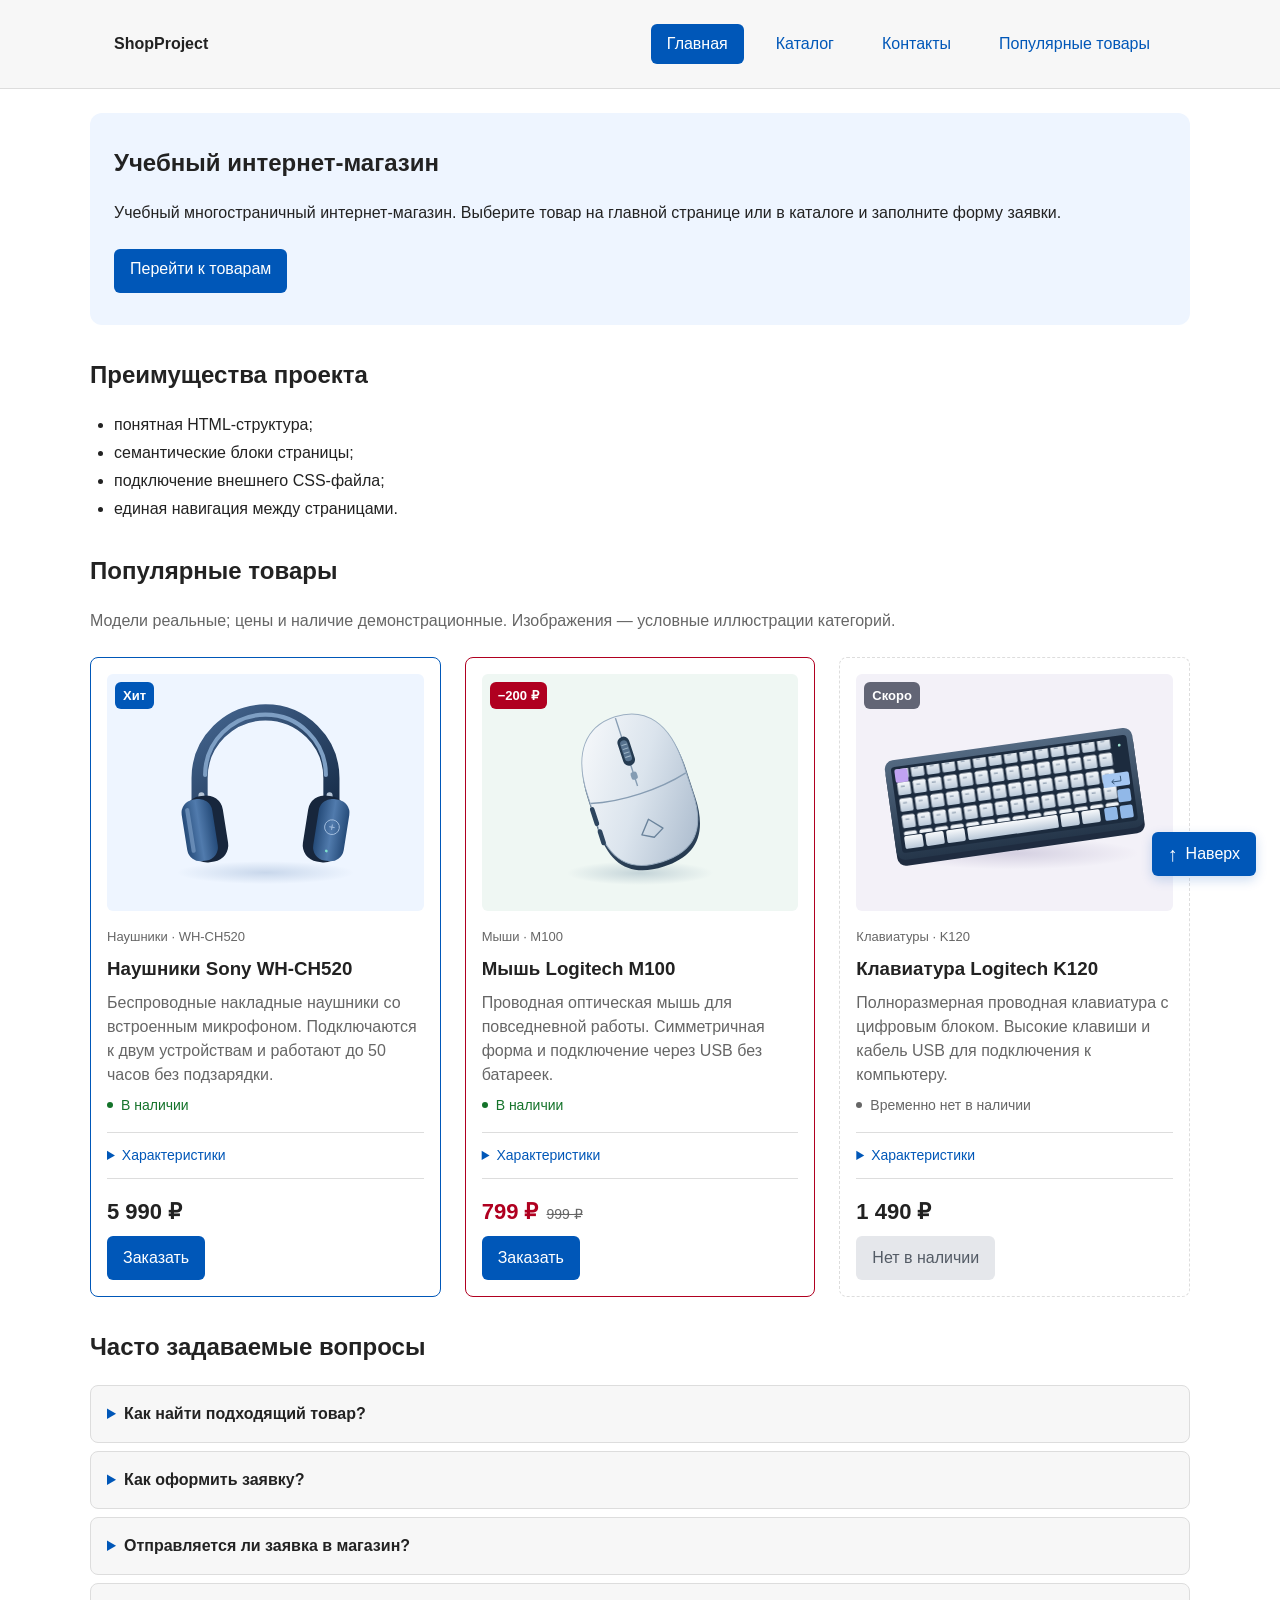
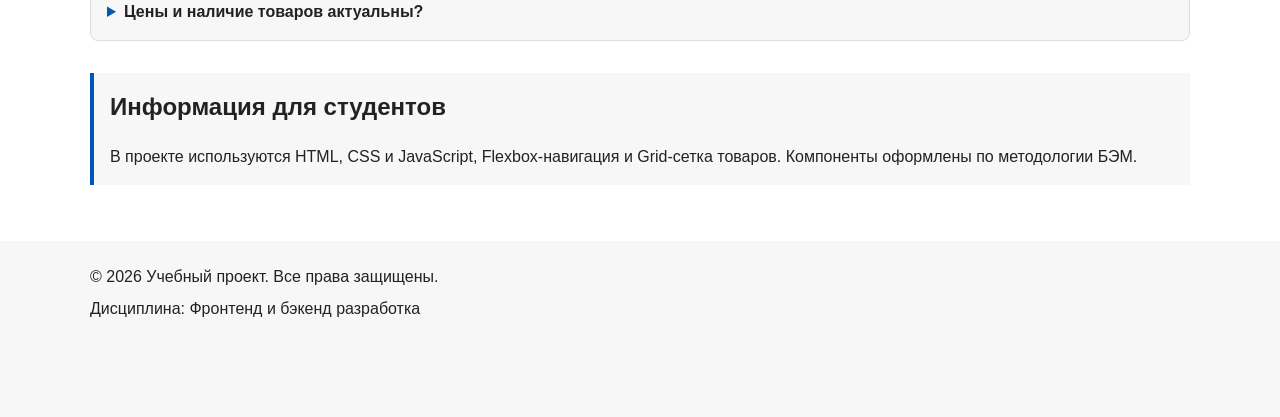
==== index.html @ 0d57f0c0 "Перенести основу магазина из КР №1" ====
<!DOCTYPE html>
<html lang="ru">
<head>
  <meta charset="UTF-8">
  <meta name="viewport" content="width=device-width, initial-scale=1.0">
  <meta name="description" content="Учебный интернет-магазин с каталогом товаров и формой заявки.">
  <title>Учебный интернет-магазин</title>
  <link rel="stylesheet" href="css/style.css">
  <script src="js/main.js" defer></script>
  <meta property="og:type" content="website">
  <meta property="og:title" content="Учебный интернет-магазин">
  <meta property="og:description" content="Учебный frontend-проект интернет-магазина.">
</head>

<body class="page" id="top">
  <header class="site-header">
    <div class="site-header__inner">
      <a class="site-header__logo" href="index.html">ShopProject</a>
      <nav class="site-nav" aria-label="Основная навигация">
        <ul class="site-nav__list">
          <li class="site-nav__item"><a class="site-nav__link site-nav__link--active" href="index.html" aria-current="page">Главная</a></li>
          <li class="site-nav__item"><a class="site-nav__link" href="catalog.html">Каталог</a></li>
          <li class="site-nav__item"><a class="site-nav__link" href="contacts.html">Контакты</a></li>
          <li class="site-nav__item"><a class="site-nav__link" href="index.html#popular">Популярные товары</a></li>
        </ul>
      </nav>
    </div>
  </header>

  <main class="page__main">
    <section class="hero">
      <h1 class="hero__title">Учебный интернет-магазин</h1>
      <p class="hero__description">
        Учебный многостраничный интернет-магазин.
        Выберите товар на главной странице или в каталоге и заполните форму заявки.
      </p>
      <a class="button button--primary" href="#popular">Перейти к товарам</a>
    </section>

    <section class="section" id="advantages">
      <h2 class="section__title">Преимущества проекта</h2>
      <ul class="advantages-list">
        <li class="advantages-list__item">понятная HTML-структура;</li>
        <li class="advantages-list__item">семантические блоки страницы;</li>
        <li class="advantages-list__item">подключение внешнего CSS-файла;</li>
        <li class="advantages-list__item">единая навигация между страницами.</li>
      </ul>
    </section>

    <section class="section" id="popular">
      <h2 class="section__title">Популярные товары</h2>

      <p class="section__description">Модели реальные; цены и наличие демонстрационные. Изображения — условные иллюстрации категорий.</p>
      <div class="products-grid">
        <article class="product-card product-card--featured" aria-labelledby="headphones-title"
          data-category="audio" data-price="5990" data-available="true">
          <div class="product-card__media">
            <img class="product-card__image" src="images/headphones.svg"
              alt="Синие полноразмерные наушники с мягкими амбушюрами" width="640" height="480" loading="lazy" decoding="async">
          </div>
          <span class="product-card__badge">Хит</span>
          <p class="product-card__category">Наушники · WH-CH520</p>
          <h3 class="product-card__title" id="headphones-title">Наушники Sony WH-CH520</h3>
          <p class="product-card__description">Беспроводные накладные наушники со встроенным микрофоном. Подключаются к двум устройствам и работают до 50 часов без подзарядки.</p>
          <p class="product-card__availability" id="headphones-availability">В наличии</p>
          <details class="product-card__details">
            <summary class="product-card__summary">Характеристики</summary>
            <table class="product-specs">
              <caption class="product-specs__caption">Наушники Sony WH-CH520</caption>
              <thead class="product-specs__head">
                <tr class="product-specs__row">
                  <th class="product-specs__cell product-specs__cell--heading" scope="col">Параметр</th>
                  <th class="product-specs__cell product-specs__cell--heading" scope="col">Значение</th>
                </tr>
              </thead>
              <tbody class="product-specs__body">
                <tr class="product-specs__row">
                  <th class="product-specs__cell product-specs__cell--heading" scope="row">Подключение</th>
                  <td class="product-specs__cell">Bluetooth 5.2</td>
                </tr>
                <tr class="product-specs__row">
                  <th class="product-specs__cell product-specs__cell--heading" scope="row">Время работы</th>
                  <td class="product-specs__cell">До 50 часов</td>
                </tr>
                <tr class="product-specs__row">
                  <th class="product-specs__cell product-specs__cell--heading" scope="row">Микрофон</th>
                  <td class="product-specs__cell">Встроенный</td>
                </tr>
                <tr class="product-specs__row">
                  <th class="product-specs__cell product-specs__cell--heading" scope="row">Вес</th>
                  <td class="product-specs__cell">около 147 г</td>
                </tr>
                <tr class="product-specs__row">
                  <th class="product-specs__cell product-specs__cell--heading" scope="row">Питание</th>
                  <td class="product-specs__cell">Встроенный аккумулятор</td>
                </tr>
              </tbody>
            </table>
          </details>
          <div class="product-card__actions">
            <div class="product-card__prices">
              <p class="product-card__price" aria-label="Цена: 5990 рублей">5 990 ₽</p>

            </div>
            <button class="button button--primary product-card__button" type="button"
              data-product="Наушники Sony WH-CH520" aria-describedby="headphones-availability">Заказать</button>
          </div>
        </article>

        <article class="product-card product-card--discount" aria-labelledby="mouse-title"
          data-category="mice" data-price="799" data-available="true">
          <div class="product-card__media">
            <img class="product-card__image" src="images/mouse.svg"
              alt="Светло-серая компьютерная мышь с колёсиком и боковыми кнопками" width="640" height="480" loading="lazy" decoding="async">
          </div>
          <span class="product-card__badge">−200 ₽</span>
          <p class="product-card__category">Мыши · M100</p>
          <h3 class="product-card__title" id="mouse-title">Мышь Logitech M100</h3>
          <p class="product-card__description">Проводная оптическая мышь для повседневной работы. Симметричная форма и подключение через USB без батареек.</p>
          <p class="product-card__availability" id="mouse-availability">В наличии</p>
          <details class="product-card__details">
            <summary class="product-card__summary">Характеристики</summary>
            <table class="product-specs">
              <caption class="product-specs__caption">Мышь Logitech M100</caption>
              <thead class="product-specs__head">
                <tr class="product-specs__row">
                  <th class="product-specs__cell product-specs__cell--heading" scope="col">Параметр</th>
                  <th class="product-specs__cell product-specs__cell--heading" scope="col">Значение</th>
                </tr>
              </thead>
              <tbody class="product-specs__body">
                <tr class="product-specs__row">
                  <th class="product-specs__cell product-specs__cell--heading" scope="row">Подключение</th>
                  <td class="product-specs__cell">USB-A</td>
                </tr>
                <tr class="product-specs__row">
                  <th class="product-specs__cell product-specs__cell--heading" scope="row">Сенсор</th>
                  <td class="product-specs__cell">1 000 dpi</td>
                </tr>
                <tr class="product-specs__row">
                  <th class="product-specs__cell product-specs__cell--heading" scope="row">Кнопки</th>
                  <td class="product-specs__cell">3</td>
                </tr>
                <tr class="product-specs__row">
                  <th class="product-specs__cell product-specs__cell--heading" scope="row">Вес</th>
                  <td class="product-specs__cell">90 г</td>
                </tr>
                <tr class="product-specs__row">
                  <th class="product-specs__cell product-specs__cell--heading" scope="row">Питание</th>
                  <td class="product-specs__cell">От USB</td>
                </tr>
              </tbody>
            </table>
          </details>
          <div class="product-card__actions">
            <div class="product-card__prices">
              <p class="product-card__price" aria-label="Цена: 799 рублей">799 ₽</p>
              <del class="product-card__old-price" aria-label="Прежняя цена: 999 рублей">999 ₽</del>
            </div>
            <button class="button button--primary product-card__button" type="button"
              data-product="Мышь Logitech M100" aria-describedby="mouse-availability">Заказать</button>
          </div>
        </article>

        <article class="product-card product-card--unavailable" aria-labelledby="keyboard-title"
          data-category="keyboards" data-price="1490" data-available="false">
          <div class="product-card__media">
            <img class="product-card__image" src="images/keyboard.svg"
              alt="Клавиатура со светлыми клавишами и синими акцентами" width="640" height="480" loading="lazy" decoding="async">
          </div>
          <span class="product-card__badge">Скоро</span>
          <p class="product-card__category">Клавиатуры · K120</p>
          <h3 class="product-card__title" id="keyboard-title">Клавиатура Logitech K120</h3>
          <p class="product-card__description">Полноразмерная проводная клавиатура с цифровым блоком. Высокие клавиши и кабель USB для подключения к компьютеру.</p>
          <p class="product-card__availability product-card__availability--unavailable" id="keyboard-availability">Временно нет в наличии</p>
          <details class="product-card__details">
            <summary class="product-card__summary">Характеристики</summary>
            <table class="product-specs">
              <caption class="product-specs__caption">Клавиатура Logitech K120</caption>
              <thead class="product-specs__head">
                <tr class="product-specs__row">
                  <th class="product-specs__cell product-specs__cell--heading" scope="col">Параметр</th>
                  <th class="product-specs__cell product-specs__cell--heading" scope="col">Значение</th>
                </tr>
              </thead>
              <tbody class="product-specs__body">
                <tr class="product-specs__row">
                  <th class="product-specs__cell product-specs__cell--heading" scope="row">Подключение</th>
                  <td class="product-specs__cell">USB-A</td>
                </tr>
                <tr class="product-specs__row">
                  <th class="product-specs__cell product-specs__cell--heading" scope="row">Формат</th>
                  <td class="product-specs__cell">Полноразмерная, с цифровым блоком</td>
                </tr>
                <tr class="product-specs__row">
                  <th class="product-specs__cell product-specs__cell--heading" scope="row">Кабель</th>
                  <td class="product-specs__cell">1,5 м</td>
                </tr>
                <tr class="product-specs__row">
                  <th class="product-specs__cell product-specs__cell--heading" scope="row">Вес</th>
                  <td class="product-specs__cell">550 г</td>
                </tr>
                <tr class="product-specs__row">
                  <th class="product-specs__cell product-specs__cell--heading" scope="row">Питание</th>
                  <td class="product-specs__cell">От USB</td>
                </tr>
              </tbody>
            </table>
          </details>
          <div class="product-card__actions">
            <div class="product-card__prices">
              <p class="product-card__price" aria-label="Цена: 1490 рублей">1 490 ₽</p>

            </div>
            <button class="button button--disabled product-card__button" type="button"
              data-product="Клавиатура Logitech K120" aria-describedby="keyboard-availability" disabled>Нет в наличии</button>
          </div>
        </article>
      </div>
    </section>

    <section class="section faq" id="faq" aria-labelledby="faq-title">
      <h2 class="section__title" id="faq-title">Часто задаваемые вопросы</h2>
      <div class="faq__list">
        <details class="faq__item">
          <summary class="faq__question">Как найти подходящий товар?</summary>
          <p class="faq__answer">Откройте <a href="catalog.html">каталог</a>, выберите категорию, диапазон цены и наличие, затем нажмите «Применить». Внизу каталога можно сравнить характеристики всех моделей.</p>
        </details>
        <details class="faq__item">
          <summary class="faq__question">Как оформить заявку?</summary>
          <p class="faq__answer">Нажмите «Заказать» у доступного товара. Укажите имя, e-mail, телефон, выберите тему заявки и отметьте согласие на обработку данных. Дату связи и комментарий можно оставить пустыми. Затем нажмите «Отправить заявку».</p>
        </details>
        <details class="faq__item">
          <summary class="faq__question">Отправляется ли заявка в магазин?</summary>
          <p class="faq__answer">Это учебный сайт. Форма проверяет заполнение полей и показывает сообщение об успешной проверке. Данные на сервер не отправляются, реальный заказ не создаётся.</p>
        </details>
        <details class="faq__item">
          <summary class="faq__question">Цены и наличие товаров актуальны?</summary>
          <p class="faq__answer">Цены, скидки и наличие указаны для демонстрации работы сайта. Названия моделей реальные, характеристики взяты из документации производителей, а изображения служат условными иллюстрациями категорий.</p>
        </details>
      </div>
    </section>

    <aside class="aside-info">
      <h2 class="aside-info__title">Информация для студентов</h2>
      <p class="aside-info__text">
        В проекте используются HTML, CSS и JavaScript, Flexbox-навигация
        и Grid-сетка товаров. Компоненты оформлены по методологии БЭМ.
      </p>
    </aside>
  </main>

  <dialog class="order-dialog" id="order-dialog" aria-labelledby="order-dialog-title">
    <h2 class="order-dialog__title" id="order-dialog-title">Оформление заявки</h2>
    <p class="order-dialog__description" id="order-product-name" hidden></p>
    <form class="order-form" id="order-form" action="#" method="post" novalidate>
      <input id="selected-product" name="product" type="hidden">
      <div class="order-form__field">
        <label class="order-form__label" for="order-name">Имя</label>
        <input class="order-form__input" id="order-name" name="name" type="text" placeholder="Введите ваше имя" minlength="2" autocomplete="given-name" required>
      </div>
      <div class="order-form__field">
        <label class="order-form__label" for="order-email">E-mail</label>
        <input class="order-form__input" id="order-email" name="email" type="email" placeholder="example@mail.ru" autocomplete="email" required>
      </div>
      <div class="order-form__field">
        <label class="order-form__label" for="order-phone">Телефон</label>
        <input class="order-form__input" id="order-phone" name="phone" type="tel" inputmode="tel" autocomplete="tel" placeholder="+7 (900) 000-00-00" pattern="\+7 \(\d{3}\) \d{3}-\d{2}-\d{2}" aria-describedby="order-phone-hint" required>
        <small class="order-form__hint" id="order-phone-hint">Формат: +7 (900) 000-00-00</small>
      </div>
      <div class="order-form__field">
        <label class="order-form__label" for="order-date">Дата связи</label>
        <input class="order-form__input" id="order-date" name="date" type="date">
      </div>
      <div class="order-form__field">
        <label class="order-form__label" for="order-topic">Тема заявки</label>
        <select class="order-form__select" id="order-topic" name="topic" required>
          <option value="">Выберите тему</option>
          <option value="product">Заказ товара</option>
          <option value="consultation">Консультация</option>
          <option value="delivery">Доставка</option>
        </select>
      </div>
      <div class="order-form__field">
        <label class="order-form__label" for="order-comment">Комментарий</label>
        <textarea class="order-form__textarea" id="order-comment" name="comment" rows="4" placeholder="Укажите дополнительную информацию"></textarea>
      </div>
      <div class="order-form__field">
        <label class="order-form__label order-form__label--checkbox" for="order-agreement">
          <input class="order-form__input" id="order-agreement" name="agreement" type="checkbox" required>
          Я согласен на обработку данных
        </label>
      </div>
      <div class="order-form__actions">
        <button class="button button--secondary" type="button" id="close-order-dialog">Закрыть</button>
        <button class="button button--primary" type="submit">Отправить заявку</button>
      </div>
    </form>
  </dialog>

  <p class="success-message" id="success-message" role="status" hidden>
    Заявка успешно проверена! Это учебная форма: данные на сервер не отправляются.
  </p>

  <a class="to-top" href="#top" aria-label="Вернуться к началу страницы">
    <span class="to-top__icon" aria-hidden="true">↑</span>
    Наверх
  </a>

  <footer class="site-footer" id="contacts">
    <div class="site-footer__inner">
      <p class="site-footer__text">&copy; 2026 Учебный проект. Все права защищены.</p>
      <p class="site-footer__text">Дисциплина: Фронтенд и бэкенд разработка</p>
    </div>
  </footer>
</body>
</html>
---- css/style.css ----
/* 1. Переменные проекта */

:root {
  /* Основные цвета проекта */
  --color-bg: #ffffff;
  --color-text: #222222;
  --color-muted: #666666;
  --color-primary: #0057b8;
  --color-primary-dark: #003f86;
  --color-border: #dddddd;
  --color-surface: #f7f7f7;
  --color-surface-accent: #eef5ff;
  --color-danger: #b00020;
  --color-success: #14732a;
  --color-success-bg: #eefaf0;
  --color-white: #ffffff;

  /* Отступы */
  --space-xs: 4px;
  --space-sm: 8px;
  --space-md: 16px;
  --space-lg: 24px;
  --space-xl: 32px;

  /* Скругления */
  --radius-sm: 6px;
  --radius-md: 8px;
  --radius-lg: 12px;

  /* Размеры */
  --container-width: 1100px;
  --color-disabled: #e5e7eb;
  --shadow-card: 0 8px 24px rgba(26, 53, 85, 0.12);
  --shadow-button: 0 4px 12px rgba(0, 87, 184, 0.2);
  --transition-fast: 180ms ease;

  scroll-behavior: smooth;
  scroll-padding-top: calc(var(--site-header-height, 89px) + var(--space-md));
}

/* 2. Базовые стили */

* {
  box-sizing: border-box;
}

.page {
  display: flex;
  flex-direction: column;
  min-height: 100vh;
  margin: 0;
  font-family: Arial, sans-serif;
  line-height: 1.5;
  color: var(--color-text);
  background-color: var(--color-bg);
}

.page__main {
  flex: 1 0 auto;
  padding: var(--space-lg);
}

/* 3. Общие элементы интерфейса (Блок button)*/

a {
  color: var(--color-primary);
}

a:hover {
  color: var(--color-primary-dark);
}

a:focus-visible {
  outline: 2px solid var(--color-primary);
  outline-offset: 3px;
}

/* Базовый блок кнопки */
.button {
  display: inline-block;
  padding: var(--space-sm) var(--space-md);
  font: inherit;
  text-decoration: none;
  text-align: center;
  border: none;
  border-radius: var(--radius-sm);
  cursor: pointer;
  min-height: 44px;
  transition: background-color var(--transition-fast), color var(--transition-fast),
    box-shadow var(--transition-fast), transform var(--transition-fast);
}

/* Модификаторы кнопок */
.button--primary {
  color: var(--color-white);
  background-color: var(--color-primary);
}

.button--primary:not(:disabled):not(.button--disabled):hover {
  color: var(--color-white);
  background-color: var(--color-primary-dark);
}

.button--secondary {
  color: var(--color-primary);
  background-color: transparent;
  border: 1px solid var(--color-primary);
}

.button--secondary:not(:disabled):not(.button--disabled):hover {
  color: var(--color-white);
  background-color: var(--color-primary);
}

.button:focus-visible {
  outline: 2px solid var(--color-primary);
  outline-offset: 3px;
}

.button:disabled,
.button--disabled {
  color: #535b65;
  background-color: var(--color-disabled);
  border-color: var(--color-disabled);
  cursor: not-allowed;
  box-shadow: none;
  transform: none;
}

/* Вспомогательный элемент «Наверх» */
.to-top {
  position: fixed;
  display: inline-flex;
  align-items: center;
  gap: var(--space-sm);
  min-height: 44px;
  right: var(--space-lg);
  bottom: max(var(--space-lg), env(safe-area-inset-bottom));
  z-index: 10;
  box-shadow: var(--shadow-button);
  transition: background-color var(--transition-fast), transform var(--transition-fast);
  padding: var(--space-sm) var(--space-md);
  color: var(--color-white);
  background-color: var(--color-primary);
  text-decoration: none;
  border-radius: var(--radius-sm);
}

.to-top:hover {
  transform: translateY(-2px);
  background-color: var(--color-primary-dark);
  color: var(--color-white);
}

/* 4. Шапка и навигация (Блоки site-header, site-nav)*/

.site-header {
  position: sticky;
  top: 0;
  z-index: 20;
  flex-shrink: 0;
  background-color: var(--color-surface);
  border-bottom: 1px solid var(--color-border);
}

.site-header__inner {
  display: flex;
  align-items: center;
  justify-content: space-between;
  gap: var(--space-lg);
  max-width: var(--container-width);
  margin: 0 auto;
  padding: var(--space-lg);
}

.site-header__logo {
  font-weight: bold;
  text-decoration: none;
  color: var(--color-text);
}

/* Блок навигации */
.site-nav__list {
  display: flex;
  flex-wrap: wrap;
  justify-content: center;
  align-items: center;
  gap: var(--space-md);
  padding: 0;
  margin: 0;
  list-style: none;
}

.site-nav__item {
  margin: 0;
}

.site-nav__link {
  display: inline-block;
  padding: var(--space-sm) var(--space-md);
  color: var(--color-primary);
  text-decoration: none;
  border-radius: var(--radius-sm);
}

.site-nav__link:hover {
  color: var(--color-white);
  background-color: var(--color-primary);
}

/* Модификатор активной ссылки */
.site-nav__link--active {
  color: var(--color-white);
  background-color: var(--color-primary);
}

/* 5. Страницы и Сетки (Блоки hero, section, products-grid)*/

.hero {
  max-width: var(--container-width);
  margin: 0 auto var(--space-xl);
  padding: var(--space-xl) var(--space-lg);
  background-color: var(--color-surface-accent);
  border-radius: var(--radius-lg);
}

.hero__title {
  margin-top: 0;
}

.hero__description {
  margin-bottom: var(--space-lg);
}

.section {
  max-width: var(--container-width);
  margin: 0 auto var(--space-xl);
}

.section__title {
  margin-top: 0;
}

.section__description {
  margin-top: 0;
  margin-bottom: var(--space-lg);
  color: var(--color-muted);
}

.products-grid {
  display: grid;
  grid-template-columns: repeat(auto-fit, minmax(min(100%, 220px), 1fr));
  gap: var(--space-lg);
}

/* Блоки списков преимуществ и контактов */
.advantages-list,
.contacts-list {
  padding-left: var(--space-lg);
  margin-top: var(--space-md);
  margin-bottom: var(--space-md);
}

.advantages-list__item,
.contacts-list__item {
  margin-bottom: var(--space-xs);
}

/* 6. Карточка товара (Блок product-card)*/

.product-card {
  --product-media-bg: #eef5ff;
  position: relative;
  min-width: 0;
  display: flex;
  flex-direction: column;
  gap: var(--space-sm);
  margin-bottom: 0;
  padding: var(--space-md);
  border: 1px solid var(--color-border);
  border-radius: var(--radius-md);
  background-color: var(--color-bg);
  transition: border-color var(--transition-fast), box-shadow var(--transition-fast),
    transform var(--transition-fast);
}

.product-card[hidden] {
  display: none;
}

.product-card:not(.product-card--unavailable):hover {
  border-color: var(--color-primary);
  box-shadow: var(--shadow-card);
  transform: translateY(-4px);
}

.product-card:focus-within {
  border-color: var(--color-primary);
  box-shadow: 0 0 0 2px var(--color-surface-accent);
}

/* Модификаторы карточки */
.product-card--featured {
  border-color: var(--color-primary);
}

.product-card--discount {
  --product-media-bg: #eff7f3;
  border-color: var(--color-danger);
}

/* Элементы карточки */
.product-card__title {
  margin-top: 0;
  margin-bottom: 0;
}

.product-card__description {
  margin: 0;
  color: var(--color-muted);
}

.product-card__price {
  margin: 0;
  font-size: 22px;
  font-weight: 700;
}

.product-card--discount .product-card__price {
  color: var(--color-danger);
}

.product-card__button {
  align-self: flex-start;
}

/* Информационный блок */
.aside-info {
  max-width: var(--container-width);
  margin: 0 auto var(--space-xl);
  padding: var(--space-md);
  border-left: 4px solid var(--color-primary);
  background-color: var(--color-surface);
}

.aside-info__title {
  margin-top: 0;
}

.aside-info__text {
  margin-bottom: 0;
}

/* 7. Форма и Модальное окно (Блоки order-dialog, order-form)*/

.order-dialog {
  width: min(100% - var(--space-xl), 560px);
  max-height: calc(100vh - var(--space-xl));
  overflow-y: auto;
  padding: var(--space-lg);
  border: none;
  border-radius: var(--radius-lg);
}

.order-dialog::backdrop {
  background-color: rgba(0, 0, 0, 0.5);
}

.order-dialog__title {
  margin-top: 0;
}

/* Блок формы */
.order-form__field {
  margin-bottom: var(--space-md);
}

.order-form__label {
  display: block;
  margin-bottom: var(--space-xs);
}

.order-form__input,
.order-form__select,
.order-form__textarea {
  width: 100%;
  padding: 10px 12px;
  border: 1px solid var(--color-border);
  border-radius: var(--radius-sm);
  font: inherit;
}

.order-form__input[type="checkbox"] {
  width: auto;
  flex-shrink: 0;
  margin: 4px 0 0;
  accent-color: var(--color-primary);
}

.order-form__label--checkbox {
  display: flex;
  align-items: flex-start;
  gap: var(--space-sm);
}

.order-form__textarea {
  resize: vertical;
}

.order-form__hint {
  display: block;
  margin-top: var(--space-xs);
  color: var(--color-muted);
}

.order-form__input:hover,
.order-form__select:hover,
.order-form__textarea:hover {
  border-color: var(--color-primary);
}

.order-form__input:focus-visible,
.order-form__select:focus-visible,
.order-form__textarea:focus-visible {
  outline: 2px solid var(--color-primary);
  outline-offset: 3px;
}

.order-form__input--error,
.order-form__select--error,
.order-form__textarea--error {
  border-color: var(--color-danger);
}

.order-form__input--error[type="checkbox"] {
  outline: 2px solid var(--color-danger);
  outline-offset: 2px;
}

.order-form__actions {
  display: flex;
  gap: var(--space-sm);
  margin-top: var(--space-lg);
}

/* Сообщение об успехе */
.success-message {
  max-width: var(--container-width);
  margin: var(--space-lg) auto;
  padding: var(--space-md);
  border-left: 4px solid var(--color-success);
  background-color: var(--color-success-bg);
}

/* 8. Хлебные крошки (Блок breadcrumbs) */

.breadcrumbs {
  max-width: var(--container-width);
  margin: 0 auto var(--space-md);
  font-size: 14px;
  color: var(--color-muted);
}

.breadcrumbs__link {
  color: var(--color-primary);
}

.breadcrumbs__current::before {
  content: " / ";
  color: var(--color-muted);
}

/* 9. Каталог (Блоки catalog-layout, catalog-filters, filters-form) */

.catalog-layout {
  max-width: var(--container-width);
  margin: 0 auto var(--space-xl);
  display: grid;
  grid-template-columns: 260px minmax(0, 1fr);
  grid-template-areas: "filters products";
  gap: var(--space-lg);
}

.catalog-filters {
  grid-area: filters;
  position: sticky;
  top: calc(var(--site-header-height, 89px) + var(--space-md));
  align-self: start;
  max-height: calc(100vh - var(--site-header-height, 89px) - var(--space-xl));
  max-height: calc(100dvh - var(--site-header-height, 89px) - var(--space-xl));
  overflow-y: auto;
  padding: var(--space-md);
  border: 1px solid var(--color-border);
  border-radius: var(--radius-md);
  background-color: var(--color-surface);
}

.catalog-filters__title {
  margin-top: 0;
}

.catalog-products {
  grid-area: products;
  min-width: 0;
}

.catalog-products__title {
  margin: 0;
}

.catalog-products__heading {
  display: flex;
  align-items: baseline;
  justify-content: space-between;
  flex-wrap: wrap;
  gap: var(--space-sm);
}

.catalog-products__compare {
  font-size: 14px;
}

.catalog-products__count,
.catalog-filters__note {
  color: var(--color-muted);
  font-size: 14px;
}

.catalog-products__empty {
  padding: var(--space-lg);
  border: 1px dashed var(--color-border);
  border-radius: var(--radius-md);
  background-color: var(--color-surface);
}

/* Блок формы фильтрации */
.filters-form {
  display: grid;
  gap: var(--space-md);
}

.filters-form__fieldset {
  margin: 0;
  padding: var(--space-md);
  border: 1px solid var(--color-border);
  border-radius: var(--radius-sm);
}


.filters-form__legend {
  padding: 0 var(--space-xs);
  font-weight: 700;
}

.filters-form__label {
  display: block;
  margin-bottom: var(--space-xs);
}

.filters-form__label--checkbox {
  display: flex;
  align-items: center;
  gap: var(--space-sm);
}

.filters-form__range {
  display: grid;
  grid-template-columns: repeat(2, minmax(0, 1fr));
  gap: var(--space-sm);
}

.filters-form__actions {
  display: grid;
  gap: var(--space-sm);
}

.filters-form__checkbox {
  accent-color: var(--color-primary);
}

.filters-form__input,
.filters-form__select {
  width: 100%;
  min-width: 0;
  margin-bottom: var(--space-sm);
  padding: var(--space-sm);
  border: 1px solid var(--color-border);
  border-radius: var(--radius-sm);
  font: inherit;
}

.filters-form__input:hover,
.filters-form__select:hover {
  border-color: var(--color-primary);
}

.filters-form__input:focus-visible,
.filters-form__select:focus-visible,
.filters-form__checkbox:focus-visible,
.site-nav__link:focus-visible {
  outline: 2px solid var(--color-primary);
  outline-offset: 3px;
}

/* 10. Подвал сайта (Блок site-footer)*/

.site-footer {
  padding: var(--space-lg) var(--space-lg) 88px;
  background-color: var(--color-surface);
}

.site-footer__inner {
  max-width: var(--container-width);
  margin: 0 auto;
}

.site-footer__text {
  margin: 0 0 var(--space-sm);
}

/* 11. Подробные карточки и изображения */

.product-card--unavailable {
  --product-media-bg: #f3f1f8;
  border-style: dashed;
}

.product-card__media {
  aspect-ratio: 4 / 3;
  overflow: hidden;
  border-radius: var(--radius-sm);
  background-color: var(--product-media-bg);
}

.product-card__image {
  display: block;
  width: 100%;
  height: auto;
  aspect-ratio: 4 / 3;
  padding: var(--space-sm);
  object-fit: contain;
  transition: transform var(--transition-fast);
}

.product-card:not(.product-card--unavailable):hover .product-card__image {
  transform: scale(1.035);
}

.product-card__badge {
  position: absolute;
  top: var(--space-lg);
  left: var(--space-lg);
  padding: var(--space-xs) var(--space-sm);
  border-radius: var(--radius-sm);
  color: var(--color-white);
  background-color: var(--color-primary);
  font-size: 13px;
  font-weight: 700;
}

.product-card--discount .product-card__badge {
  background-color: var(--color-danger);
}

.product-card--unavailable .product-card__badge {
  background-color: #626575;
}

.product-card__category {
  margin: var(--space-sm) 0 0;
  color: var(--color-muted);
  font-size: 13px;
}

.product-card__availability {
  display: flex;
  align-items: center;
  gap: var(--space-sm);
  margin: 0;
  color: var(--color-success);
  font-size: 14px;
}

.product-card__availability::before {
  content: "";
  flex: 0 0 6px;
  height: 6px;
  border-radius: 50%;
  background-color: currentColor;
}

.product-card__availability--unavailable {
  color: var(--color-muted);
}

.product-card__details {
  margin: var(--space-sm) 0;
  border-top: 1px solid var(--color-border);
  border-bottom: 1px solid var(--color-border);
}

.product-card__summary {
  padding: 12px 0;
  color: var(--color-primary);
  font-size: 14px;
  cursor: pointer;
}

.product-card__summary:hover,
.product-card__details[open] .product-card__summary {
  color: var(--color-primary-dark);
}

.product-card__summary:focus-visible {
  outline: 2px solid var(--color-primary);
  outline-offset: 2px;
  border-radius: var(--radius-sm);
}

.product-card__actions {
  display: flex;
  flex-direction: column;
  gap: var(--space-sm);
  margin-top: auto;
}

.product-card__prices {
  display: flex;
  flex-wrap: wrap;
  align-items: baseline;
  gap: var(--space-sm);
}


.product-card__old-price {
  color: var(--color-muted);
  font-size: 14px;
}

.product-specs {
  width: 100%;
  margin-bottom: var(--space-sm);
  border-collapse: collapse;
  table-layout: fixed;
  font-size: 13px;
  overflow-wrap: anywhere;
}

.product-specs__caption {
  padding-bottom: var(--space-sm);
  text-align: left;
  font-weight: 700;
}

.product-specs__head {
  background-color: var(--color-surface-accent);
}

.product-specs__cell {
  padding: var(--space-sm);
  border: 1px solid var(--color-border);
  text-align: left;
  vertical-align: top;
}

.product-specs__cell--heading {
  font-weight: 600;
}

.order-dialog__description {
  color: var(--color-muted);
}

/* Общая таблица сравнения: прокрутка остаётся внутри блока. */
.comparison__scroll {
  max-width: 100%;
  overflow-x: auto;
  border: 1px solid var(--color-border);
  border-radius: var(--radius-md);
}

.comparison__scroll:focus-visible {
  outline: 2px solid var(--color-primary);
  outline-offset: 3px;
}

.comparison-table {
  width: 100%;
  min-width: 1050px;
  border-collapse: separate;
  border-spacing: 0;
  font-size: 14px;
}

.comparison-table__caption {
  padding: var(--space-md);
  text-align: left;
  font-weight: 700;
}

.comparison-table__cell {
  padding: 12px;
  border-top: 1px solid var(--color-border);
  border-right: 1px solid var(--color-border);
  text-align: left;
  vertical-align: top;
  background-color: var(--color-bg);
}

.comparison-table__cell:last-child {
  border-right: none;
}

.comparison-table__body .comparison-table__cell:last-child {
  white-space: nowrap;
  font-weight: 600;
}

.comparison-table__cell--model {
  position: sticky;
  left: 0;
  z-index: 1;
  min-width: 170px;
  max-width: 200px;
}

.comparison-table__body .comparison-table__row:nth-child(even) .comparison-table__cell {
  background-color: var(--color-surface);
}

.comparison-table__body .comparison-table__row:hover .comparison-table__cell,
.comparison-table__head .comparison-table__cell {
  background-color: var(--color-surface-accent);
}

.comparison-table__foot .comparison-table__cell {
  color: var(--color-muted);
  font-size: 13px;
}

/* 12. Состояния кнопок и ссылки «Наверх» */

.button:not(:disabled):not(.button--disabled):hover {
  box-shadow: var(--shadow-button);
}

.button:not(:disabled):not(.button--disabled):active {
  transform: translateY(2px);
  box-shadow: none;
}

.to-top:active {
  transform: translateY(1px);
}

.to-top:focus-visible {
  outline: 3px solid var(--color-primary);
  outline-offset: 4px;
}

.to-top__icon {
  font-size: 20px;
  line-height: 1;
}

/* Блок часто задаваемых вопросов */
.faq__list {
  display: grid;
  gap: var(--space-sm);
}

.faq__item {
  border: 1px solid var(--color-border);
  border-radius: var(--radius-md);
  background-color: var(--color-surface);
}

.faq__item[open] {
  border-color: var(--color-primary);
}

.faq__question {
  padding: var(--space-md);
  font-weight: 600;
  cursor: pointer;
  border-radius: var(--radius-md);
}

.faq__question::marker,
.faq__question:hover {
  color: var(--color-primary);
}

.faq__question:focus-visible {
  outline: 2px solid var(--color-primary);
  outline-offset: 3px;
}

.faq__answer {
  margin: 0;
  padding: 0 var(--space-md) var(--space-md);
}

/* Изображения и сетки помещаются в узкий экран без искажения пропорций. */
@media (max-width: 760px) {
  .site-header__inner {
    flex-direction: column;
    gap: var(--space-md);
  }

  .site-nav__list {
    gap: var(--space-xs);
  }

  .catalog-layout {
    grid-template-columns: minmax(0, 1fr);
    grid-template-areas: "filters" "products";
  }

  .catalog-filters {
    position: static;
    max-height: none;
    overflow: visible;
  }

  .order-form__actions {
    flex-wrap: wrap;
  }
}

/* Уважаем системную настройку уменьшения движения. */
@media (prefers-reduced-motion: reduce) {
  :root {
    scroll-behavior: auto;
  }

  .button,
  .to-top,
  .product-card,
  .product-card__image {
    transition: none;
  }

  .product-card:not(.product-card--unavailable):hover,
  .product-card:not(.product-card--unavailable):hover .product-card__image,
  .to-top:hover,
  .to-top:active,
  .button:not(:disabled):not(.button--disabled):active {
    transform: none;
  }
}
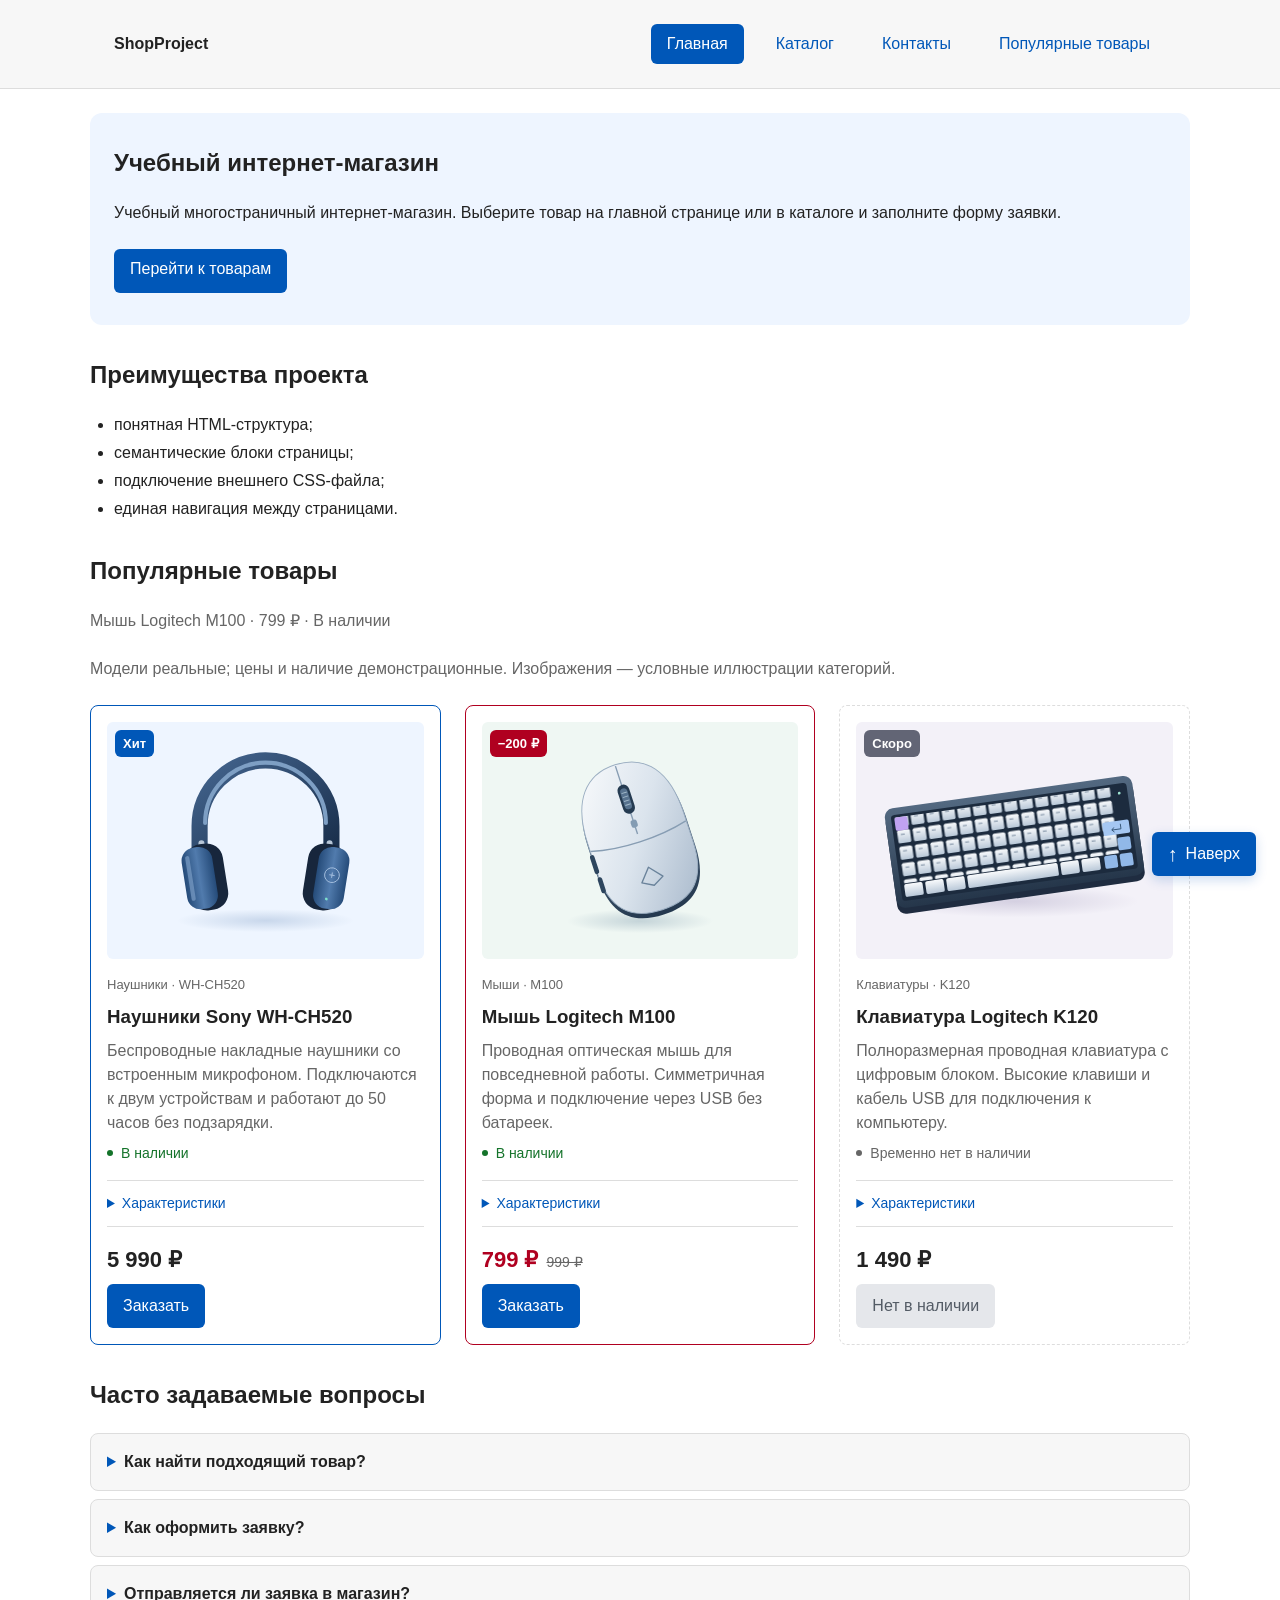
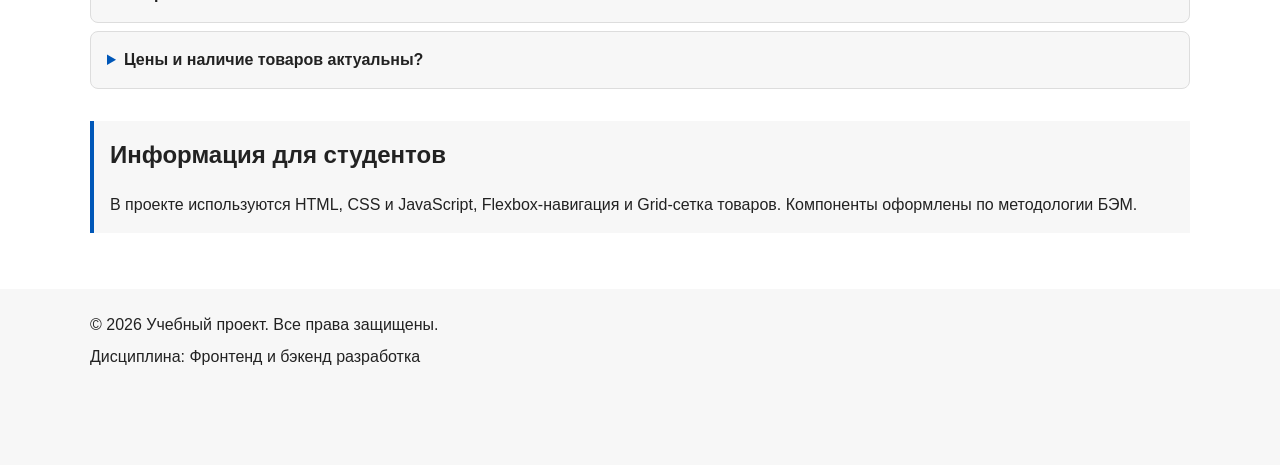
==== commit a72bcaa7: "Подключить JavaScript и описать данные товара" ====
--- a/index.html
+++ b/index.html
@@ -6,6 +6,8 @@
   <meta name="description" content="Учебный интернет-магазин с каталогом товаров и формой заявки.">
   <title>Учебный интернет-магазин</title>
   <link rel="stylesheet" href="css/style.css">
+  <script src="js/data.js" defer></script>
+  <script src="js/products.js" defer></script>
   <script src="js/main.js" defer></script>
   <meta property="og:type" content="website">
   <meta property="og:title" content="Учебный интернет-магазин">
@@ -49,6 +51,7 @@
 
     <section class="section" id="popular">
       <h2 class="section__title">Популярные товары</h2>
+      <p class="section__description" id="product-summary"></p>
 
       <p class="section__description">Модели реальные; цены и наличие демонстрационные. Изображения — условные иллюстрации категорий.</p>
       <div class="products-grid">
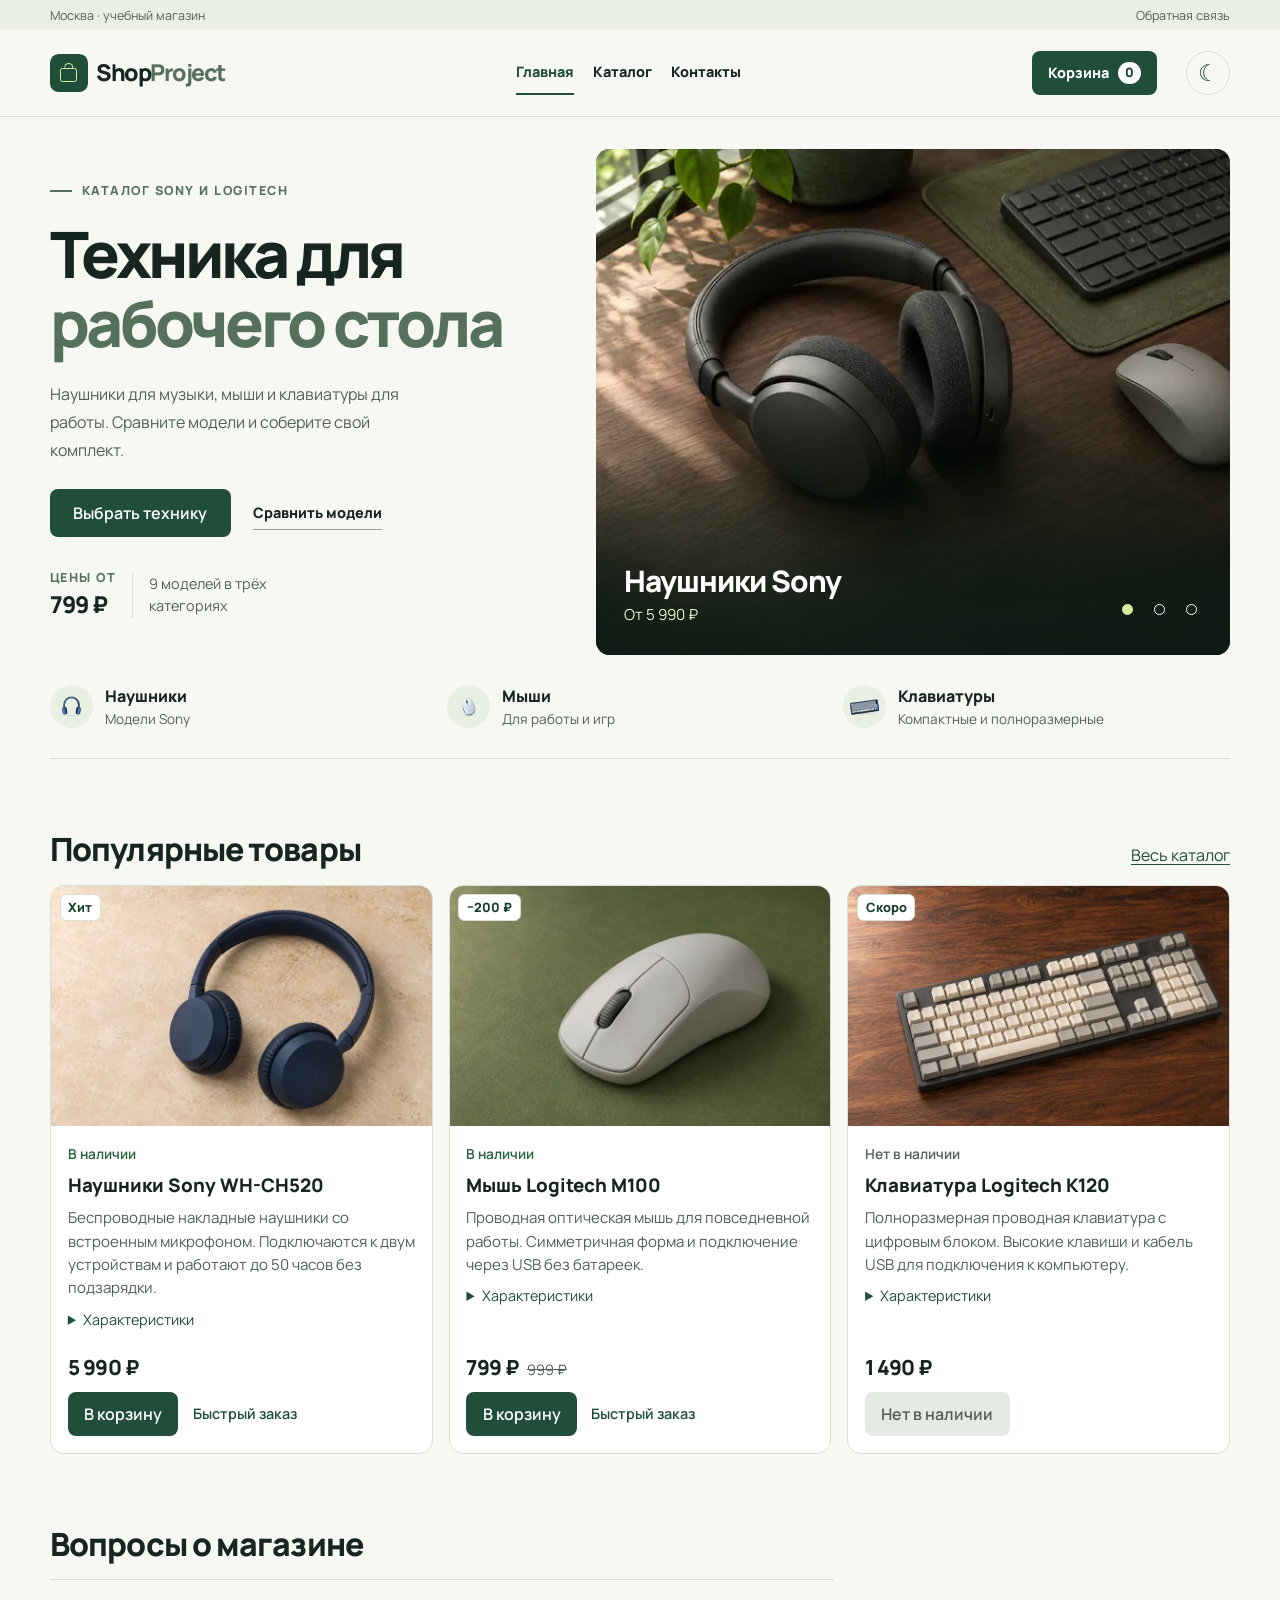
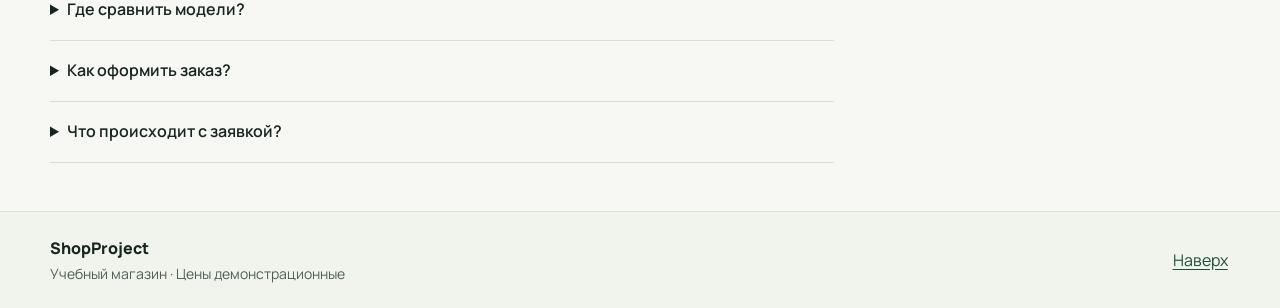
==== commit 9290de58: "Добавить интерактивный каталог, корзину и оформление заказа" ====
--- a/index.html
+++ b/index.html
@@ -1,320 +1,130 @@
-<!DOCTYPE html>
+<!doctype html>
 <html lang="ru">
 <head>
-  <meta charset="UTF-8">
-  <meta name="viewport" content="width=device-width, initial-scale=1.0">
-  <meta name="description" content="Учебный интернет-магазин с каталогом товаров и формой заявки.">
-  <title>Учебный интернет-магазин</title>
+  <meta charset="utf-8">
+  <meta name="viewport" content="width=device-width, initial-scale=1">
+  <meta name="description" content="Учебный магазин техники Sony и Logitech.">
+  <title>Наушники, мыши и клавиатуры — ShopProject</title>
+  <link rel="icon" href="images/headphones.svg" type="image/svg+xml">
   <link rel="stylesheet" href="css/style.css">
+  <link rel="stylesheet" href="css/responsive.css">
+  <script src="js/theme.js" defer></script>
   <script src="js/data.js" defer></script>
   <script src="js/products.js" defer></script>
+  <script src="js/view.js" defer></script>
+  <script src="js/cart.js" defer></script>
+  <script src="js/validation.js" defer></script>
+  <script src="js/modal.js" defer></script>
   <script src="js/main.js" defer></script>
-  <meta property="og:type" content="website">
-  <meta property="og:title" content="Учебный интернет-магазин">
-  <meta property="og:description" content="Учебный frontend-проект интернет-магазина.">
 </head>
-
-<body class="page" id="top">
+<body id="top">
+  <a class="skip-link" href="#main">К содержанию</a>
+  <div class="topbar"><div class="wrap"><span>Москва · учебный магазин</span><a href="contacts.html#feedback">Обратная связь</a></div></div>
   <header class="site-header">
-    <div class="site-header__inner">
-      <a class="site-header__logo" href="index.html">ShopProject</a>
-      <nav class="site-nav" aria-label="Основная навигация">
-        <ul class="site-nav__list">
-          <li class="site-nav__item"><a class="site-nav__link site-nav__link--active" href="index.html" aria-current="page">Главная</a></li>
-          <li class="site-nav__item"><a class="site-nav__link" href="catalog.html">Каталог</a></li>
-          <li class="site-nav__item"><a class="site-nav__link" href="contacts.html">Контакты</a></li>
-          <li class="site-nav__item"><a class="site-nav__link" href="index.html#popular">Популярные товары</a></li>
-        </ul>
+    <div class="wrap header-inner">
+      <a class="brand" href="index.html" aria-label="ShopProject, главная"><span class="brand-icon" aria-hidden="true"><i></i></span><span class="brand-word">Shop<span>Project</span></span></a>
+      <nav class="site-nav" id="site-nav" aria-label="Основная навигация">
+        <a href="index.html" aria-current="page">Главная</a>
+        <a href="catalog.html">Каталог</a>
+        <a href="contacts.html">Контакты</a>
       </nav>
+      <a class="mobile-catalog" href="catalog.html">Каталог товаров</a>
+      <a class="cart-link" href="cart.html">Корзина <span class="cart-count" data-cart-count>0</span></a>
+      <button class="theme-toggle" id="theme-toggle" type="button" aria-label="Тёмная тема" aria-pressed="false" title="Тёмная тема"><span aria-hidden="true">☾</span></button>
+      <button class="menu-toggle" id="menu-toggle" type="button" aria-label="Меню" aria-controls="site-nav" aria-expanded="false" hidden><i aria-hidden="true"></i></button>
     </div>
   </header>
-
-  <main class="page__main">
+  <main class="wrap main" id="main" tabindex="-1">
+    <noscript><p class="notice">Для работы каталога, корзины и формы включите JavaScript в браузере.</p></noscript>
     <section class="hero">
-      <h1 class="hero__title">Учебный интернет-магазин</h1>
-      <p class="hero__description">
-        Учебный многостраничный интернет-магазин.
-        Выберите товар на главной странице или в каталоге и заполните форму заявки.
-      </p>
-      <a class="button button--primary" href="#popular">Перейти к товарам</a>
-    </section>
-
-    <section class="section" id="advantages">
-      <h2 class="section__title">Преимущества проекта</h2>
-      <ul class="advantages-list">
-        <li class="advantages-list__item">понятная HTML-структура;</li>
-        <li class="advantages-list__item">семантические блоки страницы;</li>
-        <li class="advantages-list__item">подключение внешнего CSS-файла;</li>
-        <li class="advantages-list__item">единая навигация между страницами.</li>
-      </ul>
-    </section>
-
-    <section class="section" id="popular">
-      <h2 class="section__title">Популярные товары</h2>
-      <p class="section__description" id="product-summary"></p>
-
-      <p class="section__description">Модели реальные; цены и наличие демонстрационные. Изображения — условные иллюстрации категорий.</p>
-      <div class="products-grid">
-        <article class="product-card product-card--featured" aria-labelledby="headphones-title"
-          data-category="audio" data-price="5990" data-available="true">
-          <div class="product-card__media">
-            <img class="product-card__image" src="images/headphones.svg"
-              alt="Синие полноразмерные наушники с мягкими амбушюрами" width="640" height="480" loading="lazy" decoding="async">
-          </div>
-          <span class="product-card__badge">Хит</span>
-          <p class="product-card__category">Наушники · WH-CH520</p>
-          <h3 class="product-card__title" id="headphones-title">Наушники Sony WH-CH520</h3>
-          <p class="product-card__description">Беспроводные накладные наушники со встроенным микрофоном. Подключаются к двум устройствам и работают до 50 часов без подзарядки.</p>
-          <p class="product-card__availability" id="headphones-availability">В наличии</p>
-          <details class="product-card__details">
-            <summary class="product-card__summary">Характеристики</summary>
-            <table class="product-specs">
-              <caption class="product-specs__caption">Наушники Sony WH-CH520</caption>
-              <thead class="product-specs__head">
-                <tr class="product-specs__row">
-                  <th class="product-specs__cell product-specs__cell--heading" scope="col">Параметр</th>
-                  <th class="product-specs__cell product-specs__cell--heading" scope="col">Значение</th>
-                </tr>
-              </thead>
-              <tbody class="product-specs__body">
-                <tr class="product-specs__row">
-                  <th class="product-specs__cell product-specs__cell--heading" scope="row">Подключение</th>
-                  <td class="product-specs__cell">Bluetooth 5.2</td>
-                </tr>
-                <tr class="product-specs__row">
-                  <th class="product-specs__cell product-specs__cell--heading" scope="row">Время работы</th>
-                  <td class="product-specs__cell">До 50 часов</td>
-                </tr>
-                <tr class="product-specs__row">
-                  <th class="product-specs__cell product-specs__cell--heading" scope="row">Микрофон</th>
-                  <td class="product-specs__cell">Встроенный</td>
-                </tr>
-                <tr class="product-specs__row">
-                  <th class="product-specs__cell product-specs__cell--heading" scope="row">Вес</th>
-                  <td class="product-specs__cell">около 147 г</td>
-                </tr>
-                <tr class="product-specs__row">
-                  <th class="product-specs__cell product-specs__cell--heading" scope="row">Питание</th>
-                  <td class="product-specs__cell">Встроенный аккумулятор</td>
-                </tr>
-              </tbody>
-            </table>
-          </details>
-          <div class="product-card__actions">
-            <div class="product-card__prices">
-              <p class="product-card__price" aria-label="Цена: 5990 рублей">5 990 ₽</p>
-
-            </div>
-            <button class="button button--primary product-card__button" type="button"
-              data-product="Наушники Sony WH-CH520" aria-describedby="headphones-availability">Заказать</button>
-          </div>
-        </article>
-
-        <article class="product-card product-card--discount" aria-labelledby="mouse-title"
-          data-category="mice" data-price="799" data-available="true">
-          <div class="product-card__media">
-            <img class="product-card__image" src="images/mouse.svg"
-              alt="Светло-серая компьютерная мышь с колёсиком и боковыми кнопками" width="640" height="480" loading="lazy" decoding="async">
-          </div>
-          <span class="product-card__badge">−200 ₽</span>
-          <p class="product-card__category">Мыши · M100</p>
-          <h3 class="product-card__title" id="mouse-title">Мышь Logitech M100</h3>
-          <p class="product-card__description">Проводная оптическая мышь для повседневной работы. Симметричная форма и подключение через USB без батареек.</p>
-          <p class="product-card__availability" id="mouse-availability">В наличии</p>
-          <details class="product-card__details">
-            <summary class="product-card__summary">Характеристики</summary>
-            <table class="product-specs">
-              <caption class="product-specs__caption">Мышь Logitech M100</caption>
-              <thead class="product-specs__head">
-                <tr class="product-specs__row">
-                  <th class="product-specs__cell product-specs__cell--heading" scope="col">Параметр</th>
-                  <th class="product-specs__cell product-specs__cell--heading" scope="col">Значение</th>
-                </tr>
-              </thead>
-              <tbody class="product-specs__body">
-                <tr class="product-specs__row">
-                  <th class="product-specs__cell product-specs__cell--heading" scope="row">Подключение</th>
-                  <td class="product-specs__cell">USB-A</td>
-                </tr>
-                <tr class="product-specs__row">
-                  <th class="product-specs__cell product-specs__cell--heading" scope="row">Сенсор</th>
-                  <td class="product-specs__cell">1 000 dpi</td>
-                </tr>
-                <tr class="product-specs__row">
-                  <th class="product-specs__cell product-specs__cell--heading" scope="row">Кнопки</th>
-                  <td class="product-specs__cell">3</td>
-                </tr>
-                <tr class="product-specs__row">
-                  <th class="product-specs__cell product-specs__cell--heading" scope="row">Вес</th>
-                  <td class="product-specs__cell">90 г</td>
-                </tr>
-                <tr class="product-specs__row">
-                  <th class="product-specs__cell product-specs__cell--heading" scope="row">Питание</th>
-                  <td class="product-specs__cell">От USB</td>
-                </tr>
-              </tbody>
-            </table>
-          </details>
-          <div class="product-card__actions">
-            <div class="product-card__prices">
-              <p class="product-card__price" aria-label="Цена: 799 рублей">799 ₽</p>
-              <del class="product-card__old-price" aria-label="Прежняя цена: 999 рублей">999 ₽</del>
-            </div>
-            <button class="button button--primary product-card__button" type="button"
-              data-product="Мышь Logitech M100" aria-describedby="mouse-availability">Заказать</button>
-          </div>
-        </article>
-
-        <article class="product-card product-card--unavailable" aria-labelledby="keyboard-title"
-          data-category="keyboards" data-price="1490" data-available="false">
-          <div class="product-card__media">
-            <img class="product-card__image" src="images/keyboard.svg"
-              alt="Клавиатура со светлыми клавишами и синими акцентами" width="640" height="480" loading="lazy" decoding="async">
-          </div>
-          <span class="product-card__badge">Скоро</span>
-          <p class="product-card__category">Клавиатуры · K120</p>
-          <h3 class="product-card__title" id="keyboard-title">Клавиатура Logitech K120</h3>
-          <p class="product-card__description">Полноразмерная проводная клавиатура с цифровым блоком. Высокие клавиши и кабель USB для подключения к компьютеру.</p>
-          <p class="product-card__availability product-card__availability--unavailable" id="keyboard-availability">Временно нет в наличии</p>
-          <details class="product-card__details">
-            <summary class="product-card__summary">Характеристики</summary>
-            <table class="product-specs">
-              <caption class="product-specs__caption">Клавиатура Logitech K120</caption>
-              <thead class="product-specs__head">
-                <tr class="product-specs__row">
-                  <th class="product-specs__cell product-specs__cell--heading" scope="col">Параметр</th>
-                  <th class="product-specs__cell product-specs__cell--heading" scope="col">Значение</th>
-                </tr>
-              </thead>
-              <tbody class="product-specs__body">
-                <tr class="product-specs__row">
-                  <th class="product-specs__cell product-specs__cell--heading" scope="row">Подключение</th>
-                  <td class="product-specs__cell">USB-A</td>
-                </tr>
-                <tr class="product-specs__row">
-                  <th class="product-specs__cell product-specs__cell--heading" scope="row">Формат</th>
-                  <td class="product-specs__cell">Полноразмерная, с цифровым блоком</td>
-                </tr>
-                <tr class="product-specs__row">
-                  <th class="product-specs__cell product-specs__cell--heading" scope="row">Кабель</th>
-                  <td class="product-specs__cell">1,5 м</td>
-                </tr>
-                <tr class="product-specs__row">
-                  <th class="product-specs__cell product-specs__cell--heading" scope="row">Вес</th>
-                  <td class="product-specs__cell">550 г</td>
-                </tr>
-                <tr class="product-specs__row">
-                  <th class="product-specs__cell product-specs__cell--heading" scope="row">Питание</th>
-                  <td class="product-specs__cell">От USB</td>
-                </tr>
-              </tbody>
-            </table>
-          </details>
-          <div class="product-card__actions">
-            <div class="product-card__prices">
-              <p class="product-card__price" aria-label="Цена: 1490 рублей">1 490 ₽</p>
-
-            </div>
-            <button class="button button--disabled product-card__button" type="button"
-              data-product="Клавиатура Logitech K120" aria-describedby="keyboard-availability" disabled>Нет в наличии</button>
-          </div>
-        </article>
+      <div class="hero-copy">
+        <p class="eyebrow">Каталог Sony и Logitech</p>
+        <h1>Техника для<br><span>рабочего стола</span></h1>
+        <p class="hero-description">Наушники для музыки, мыши и клавиатуры для работы. Сравните модели и соберите свой комплект.</p>
+        <div class="hero-actions"><a class="button button--primary" href="catalog.html">Выбрать технику</a><a class="underlink" href="catalog.html#comparison">Сравнить модели</a></div>
+        <div class="hero-facts"><div><small>Цены от</small><strong id="starting-price"></strong></div><p id="assortment-size"></p></div>
+      </div>
+      <div class="spotlight" aria-label="Категории магазина">
+        <a id="spotlight-link" href="catalog.html?category=audio">
+          <picture><source id="spotlight-source" type="image/webp" srcset="images/desk-hero-640.webp 640w, images/desk-hero-1280.webp 1280w" sizes="(min-width: 75rem) 630px, (min-width: 48rem) 50vw, 100vw">
+            <img id="spotlight-image" src="images/desk-hero-1280.webp" width="1280" height="960" alt="Графитовые наушники, клавиатура и мышь на деревянном столе" fetchpriority="high">
+          </picture>
+          <span class="spotlight-caption"><strong id="spotlight-name">Наушники Sony</strong><span id="spotlight-price"></span></span>
+        </a>
+        <div class="spotlight-pager" role="group" aria-label="Показать категорию">
+          <button type="button" data-slide="0" aria-label="Наушники" aria-pressed="true"></button>
+          <button type="button" data-slide="1" aria-label="Мыши" aria-pressed="false"></button>
+          <button type="button" data-slide="2" aria-label="Клавиатуры" aria-pressed="false"></button>
+        </div>
       </div>
     </section>
-
-    <section class="section faq" id="faq" aria-labelledby="faq-title">
-      <h2 class="section__title" id="faq-title">Часто задаваемые вопросы</h2>
-      <div class="faq__list">
-        <details class="faq__item">
-          <summary class="faq__question">Как найти подходящий товар?</summary>
-          <p class="faq__answer">Откройте <a href="catalog.html">каталог</a>, выберите категорию, диапазон цены и наличие, затем нажмите «Применить». Внизу каталога можно сравнить характеристики всех моделей.</p>
-        </details>
-        <details class="faq__item">
-          <summary class="faq__question">Как оформить заявку?</summary>
-          <p class="faq__answer">Нажмите «Заказать» у доступного товара. Укажите имя, e-mail, телефон, выберите тему заявки и отметьте согласие на обработку данных. Дату связи и комментарий можно оставить пустыми. Затем нажмите «Отправить заявку».</p>
-        </details>
-        <details class="faq__item">
-          <summary class="faq__question">Отправляется ли заявка в магазин?</summary>
-          <p class="faq__answer">Это учебный сайт. Форма проверяет заполнение полей и показывает сообщение об успешной проверке. Данные на сервер не отправляются, реальный заказ не создаётся.</p>
-        </details>
-        <details class="faq__item">
-          <summary class="faq__question">Цены и наличие товаров актуальны?</summary>
-          <p class="faq__answer">Цены, скидки и наличие указаны для демонстрации работы сайта. Названия моделей реальные, характеристики взяты из документации производителей, а изображения служат условными иллюстрациями категорий.</p>
-        </details>
+    <nav class="category-strip" aria-label="Категории товаров">
+      <a href="catalog.html?category=audio"><img src="images/headphones.svg" width="44" height="44" alt=""><span><b>Наушники</b><small>Модели Sony</small></span></a>
+      <a href="catalog.html?category=mice"><img src="images/mouse.svg" width="44" height="44" alt=""><span><b>Мыши</b><small>Для работы и игр</small></span></a>
+      <a href="catalog.html?category=keyboards"><img src="images/keyboard.svg" width="44" height="44" alt=""><span><b>Клавиатуры</b><small>Компактные и полноразмерные</small></span></a>
+    </nav>
+    <section class="section" id="popular" aria-labelledby="popular-title">
+      <div class="section-head"><h2 id="popular-title">Популярные товары</h2><a href="catalog.html">Весь каталог</a></div>
+      <div class="product-grid" id="popular-grid"></div>
+    </section>
+    <section class="section reading" aria-labelledby="faq-title">
+      <h2 id="faq-title">Вопросы о магазине</h2>
+      <details class="faq"><summary>Где сравнить модели?</summary><p>В <a href="catalog.html#comparison">таблице каталога</a> указаны тип подключения, особенности, вес, питание и цена. Полный список характеристик есть на странице каждого товара.</p></details>
+      <details class="faq"><summary>Как оформить заказ?</summary><p>Добавьте товары в корзину, проверьте количество и перейдите к оформлению. Для одного товара можно выбрать «Быстрый заказ» прямо в карточке.</p></details>
+      <details class="faq"><summary>Что происходит с заявкой?</summary><p>Это учебный магазин. Браузер проверяет форму и показывает подтверждение. Оплата и доставка не выполняются.</p></details>
+    </section>
+  </main>
+  <dialog class="order-dialog" id="order-dialog" aria-labelledby="quick-title">
+    <div class="dialog-head"><h2 id="quick-title">Заявка</h2><button class="button button--small" data-close-dialog type="button">Закрыть</button></div>
+    <p id="quick-product" class="selection" hidden></p>
+    <form id="quick-form" class="request-form" data-request-form="quick" data-success="quick-success" novalidate>
+    <div class="form-grid">
+      <div class="field">
+        <label for="quick-name">Имя</label>
+        <input id="quick-name" name="name" type="text" autocomplete="given-name" minlength="2" maxlength="100" required data-validate aria-describedby="quick-name-error">
+        <small class="field-error" id="quick-name-error"></small>
       </div>
-    </section>
-
-    <aside class="aside-info">
-      <h2 class="aside-info__title">Информация для студентов</h2>
-      <p class="aside-info__text">
-        В проекте используются HTML, CSS и JavaScript, Flexbox-навигация
-        и Grid-сетка товаров. Компоненты оформлены по методологии БЭМ.
-      </p>
-    </aside>
-  </main>
-
-  <dialog class="order-dialog" id="order-dialog" aria-labelledby="order-dialog-title">
-    <h2 class="order-dialog__title" id="order-dialog-title">Оформление заявки</h2>
-    <p class="order-dialog__description" id="order-product-name" hidden></p>
-    <form class="order-form" id="order-form" action="#" method="post" novalidate>
-      <input id="selected-product" name="product" type="hidden">
-      <div class="order-form__field">
-        <label class="order-form__label" for="order-name">Имя</label>
-        <input class="order-form__input" id="order-name" name="name" type="text" placeholder="Введите ваше имя" minlength="2" autocomplete="given-name" required>
+      <div class="field">
+        <label for="quick-email">Электронная почта</label>
+        <input id="quick-email" name="email" type="email" autocomplete="email" maxlength="254" required data-validate aria-describedby="quick-email-error">
+        <small class="field-error" id="quick-email-error"></small>
       </div>
-      <div class="order-form__field">
-        <label class="order-form__label" for="order-email">E-mail</label>
-        <input class="order-form__input" id="order-email" name="email" type="email" placeholder="example@mail.ru" autocomplete="email" required>
+      <div class="field">
+        <label for="quick-phone">Телефон</label>
+        <input id="quick-phone" name="phone" type="tel" autocomplete="tel" inputmode="tel" required data-validate aria-describedby="quick-phone-error quick-phone-hint">
+        <small class="hint" id="quick-phone-hint">Например, +7 (900) 123-45-67</small>
+        <small class="field-error" id="quick-phone-error"></small>
       </div>
-      <div class="order-form__field">
-        <label class="order-form__label" for="order-phone">Телефон</label>
-        <input class="order-form__input" id="order-phone" name="phone" type="tel" inputmode="tel" autocomplete="tel" placeholder="+7 (900) 000-00-00" pattern="\+7 \(\d{3}\) \d{3}-\d{2}-\d{2}" aria-describedby="order-phone-hint" required>
-        <small class="order-form__hint" id="order-phone-hint">Формат: +7 (900) 000-00-00</small>
+      <div class="field">
+        <label for="quick-date">Удобная дата связи (необязательно)</label>
+        <input id="quick-date" name="date" type="date" >
       </div>
-      <div class="order-form__field">
-        <label class="order-form__label" for="order-date">Дата связи</label>
-        <input class="order-form__input" id="order-date" name="date" type="date">
-      </div>
-      <div class="order-form__field">
-        <label class="order-form__label" for="order-topic">Тема заявки</label>
-        <select class="order-form__select" id="order-topic" name="topic" required>
-          <option value="">Выберите тему</option>
-          <option value="product">Заказ товара</option>
-          <option value="consultation">Консультация</option>
-          <option value="delivery">Доставка</option>
-        </select>
-      </div>
-      <div class="order-form__field">
-        <label class="order-form__label" for="order-comment">Комментарий</label>
-        <textarea class="order-form__textarea" id="order-comment" name="comment" rows="4" placeholder="Укажите дополнительную информацию"></textarea>
-      </div>
-      <div class="order-form__field">
-        <label class="order-form__label order-form__label--checkbox" for="order-agreement">
-          <input class="order-form__input" id="order-agreement" name="agreement" type="checkbox" required>
-          Я согласен на обработку данных
-        </label>
-      </div>
-      <div class="order-form__actions">
-        <button class="button button--secondary" type="button" id="close-order-dialog">Закрыть</button>
-        <button class="button button--primary" type="submit">Отправить заявку</button>
-      </div>
-    </form>
+    </div>
+    <div class="field">
+      <label for="quick-topic">Тема заявки</label>
+      <select name="topic" id="quick-topic" data-validate required aria-describedby="quick-topic-error">
+        <option value="">Выберите тему</option><option value="product">Заказ товара</option>
+        <option value="consultation">Консультация</option><option value="delivery">Доставка</option>
+      </select>
+      <small class="field-error" id="quick-topic-error"></small>
+    </div>
+    <div class="field">
+      <label for="quick-comment">Комментарий (необязательно)</label>
+      <textarea id="quick-comment" name="comment" rows="3" maxlength="1500"></textarea>
+    </div>
+    <div class="field">
+      <label class="check" for="quick-agreement"><input type="checkbox" id="quick-agreement" name="agreement" data-validate required aria-describedby="quick-agreement-error"><span>Согласен на обработку данных учебной заявки</span></label>
+      <small class="field-error" id="quick-agreement-error"></small>
+    </div>
+    <p class="form-status" data-form-status aria-live="polite"></p>
+    <button class="button button--primary" type="submit">Отправить заявку</button>
+    <p class="hint">Учебная форма. Контактные данные проверяются только в браузере.</p>
+  </form>
+    <section id="quick-success" class="success" hidden><h3 tabindex="-1">Заявка принята</h3><p></p></section>
   </dialog>
-
-  <p class="success-message" id="success-message" role="status" hidden>
-    Заявка успешно проверена! Это учебная форма: данные на сервер не отправляются.
-  </p>
-
-  <a class="to-top" href="#top" aria-label="Вернуться к началу страницы">
-    <span class="to-top__icon" aria-hidden="true">↑</span>
-    Наверх
-  </a>
-
-  <footer class="site-footer" id="contacts">
-    <div class="site-footer__inner">
-      <p class="site-footer__text">&copy; 2026 Учебный проект. Все права защищены.</p>
-      <p class="site-footer__text">Дисциплина: Фронтенд и бэкенд разработка</p>
-    </div>
+  <p class="visually-hidden" id="shop-status" role="status" aria-live="polite"></p>
+  <footer class="site-footer">
+    <div class="wrap footer-inner"><div><strong>ShopProject</strong><p>Учебный магазин · Цены демонстрационные</p></div><a href="#top">Наверх</a></div>
   </footer>
 </body>
 </html>
--- a/css/style.css
+++ b/css/style.css
@@ -1,951 +1,274 @@
-/* 1. Переменные проекта */
+@font-face { font-family: Manrope; src: url('../fonts/manrope-400.ttf') format('truetype'); font-weight: 400; font-display: swap; }
+@font-face { font-family: Manrope; src: url('../fonts/manrope-600.ttf') format('truetype'); font-weight: 600; font-display: swap; }
+@font-face { font-family: Manrope; src: url('../fonts/manrope-800.ttf') format('truetype'); font-weight: 800; font-display: swap; }
 
 :root {
-  /* Основные цвета проекта */
-  --color-bg: #ffffff;
-  --color-text: #222222;
-  --color-muted: #666666;
-  --color-primary: #0057b8;
-  --color-primary-dark: #003f86;
-  --color-border: #dddddd;
-  --color-surface: #f7f7f7;
-  --color-surface-accent: #eef5ff;
-  --color-danger: #b00020;
-  --color-success: #14732a;
-  --color-success-bg: #eefaf0;
-  --color-white: #ffffff;
-
-  /* Отступы */
-  --space-xs: 4px;
-  --space-sm: 8px;
-  --space-md: 16px;
-  --space-lg: 24px;
-  --space-xl: 32px;
-
-  /* Скругления */
-  --radius-sm: 6px;
-  --radius-md: 8px;
-  --radius-lg: 12px;
-
-  /* Размеры */
-  --container-width: 1100px;
-  --color-disabled: #e5e7eb;
-  --shadow-card: 0 8px 24px rgba(26, 53, 85, 0.12);
-  --shadow-button: 0 4px 12px rgba(0, 87, 184, 0.2);
-  --transition-fast: 180ms ease;
-
-  scroll-behavior: smooth;
-  scroll-padding-top: calc(var(--site-header-height, 89px) + var(--space-md));
+  color-scheme: light;
+  --ink: #172520;
+  --muted: #506057;
+  --accent: #204e3a;
+  --accent-dark: #153e2b;
+  --accent-text: #fff;
+  --soft: #e9efe3;
+  --line: #d7dfd4;
+  --paper: #f7f8f4;
+  --surface: #fff;
+  --subtle: #f0f4ed;
+  --field: #fff;
+  --control-border: #93a39a;
+  --green: #26623f;
+  --danger: #aa2637;
+  --success: #e6f3e8;
+  --success-line: #9ebda2;
+  --disabled: #e6eae4;
+  --sage: #56715b;
+  --focus: #9b5406;
+  --lime: #d5ed9e;
+  --radius: 14px;
+  font-family: Manrope, Arial, sans-serif;
+  color: var(--ink);
+  background: var(--paper);
+  line-height: 1.55;
+  scroll-padding-top: 1rem;
 }
 
-/* 2. Базовые стили */
-
-* {
-  box-sizing: border-box;
+:root[data-theme="dark"] {
+  color-scheme: dark;
+  --ink: #edf3ea;
+  --muted: #b2c1b5;
+  --accent: #b1d89f;
+  --accent-dark: #c7ebba;
+  --accent-text: #13241a;
+  --soft: #293e30;
+  --line: #405447;
+  --paper: #141c18;
+  --surface: #1b2720;
+  --subtle: #223127;
+  --field: #17221b;
+  --control-border: #72897a;
+  --green: #a0dea8;
+  --danger: #ffb0b6;
+  --success: #253e2e;
+  --success-line: #65916e;
+  --disabled: #37483d;
+  --sage: #a7c2a0;
+  --focus: #f6c57d;
 }
 
-.page {
-  display: flex;
-  flex-direction: column;
-  min-height: 100vh;
-  margin: 0;
-  font-family: Arial, sans-serif;
-  line-height: 1.5;
-  color: var(--color-text);
-  background-color: var(--color-bg);
+* { box-sizing: border-box; }
+body { margin: 0; min-height: 100vh; display: flex; flex-direction: column; }
+[hidden] { display: none !important; }
+img { display: block; max-width: 100%; height: auto; }
+button, input, select, textarea { font: inherit; }
+button, summary, select { cursor: pointer; }
+a { color: var(--accent); text-underline-offset: .18em; }
+a:hover { color: var(--accent-dark); }
+:focus-visible { outline: 3px solid var(--focus); outline-offset: 3px; }
+main:focus { outline: none; }
+h1, h2, h3, p { margin-top: 0; }
+h1, h2, h3 { line-height: 1.16; text-wrap: balance; }
+h1 { margin-bottom: .65rem; font-size: clamp(2.25rem, 5vw, 3.5rem); letter-spacing: -.045em; }
+h2 { font-size: clamp(1.5rem, 3vw, 2rem); margin-bottom: 1rem; letter-spacing: -.028em; }
+h3 { font-size: 1.12rem; }
+.wrap { width: min(73.75rem, calc(100% - 2rem)); margin-inline: auto; }
+.main { flex: 1; padding-block: 1.25rem 3rem; min-width: 0; }
+.section { margin-top: clamp(2.5rem, 6vw, 4.5rem); }
+.reading { max-width: 49rem; }
+.muted, .hint { color: var(--muted); }
+.hint { font-size: .875rem; margin-block: .5rem 0; }
+.lead { font-size: 1.1rem; color: var(--muted); line-height: 1.6; }
+.visually-hidden, .skip-link:not(:focus) {
+  position: absolute; width: 1px; height: 1px; padding: 0; margin: -1px;
+  overflow: hidden; clip-path: inset(50%); white-space: nowrap; border: 0;
 }
-
-.page__main {
-  flex: 1 0 auto;
-  padding: var(--space-lg);
-}
-
-/* 3. Общие элементы интерфейса (Блок button)*/
-
-a {
-  color: var(--color-primary);
-}
-
-a:hover {
-  color: var(--color-primary-dark);
-}
-
-a:focus-visible {
-  outline: 2px solid var(--color-primary);
-  outline-offset: 3px;
-}
-
-/* Базовый блок кнопки */
-.button {
-  display: inline-block;
-  padding: var(--space-sm) var(--space-md);
-  font: inherit;
-  text-decoration: none;
-  text-align: center;
-  border: none;
-  border-radius: var(--radius-sm);
-  cursor: pointer;
-  min-height: 44px;
-  transition: background-color var(--transition-fast), color var(--transition-fast),
-    box-shadow var(--transition-fast), transform var(--transition-fast);
-}
-
-/* Модификаторы кнопок */
-.button--primary {
-  color: var(--color-white);
-  background-color: var(--color-primary);
-}
-
-.button--primary:not(:disabled):not(.button--disabled):hover {
-  color: var(--color-white);
-  background-color: var(--color-primary-dark);
-}
-
-.button--secondary {
-  color: var(--color-primary);
-  background-color: transparent;
-  border: 1px solid var(--color-primary);
-}
-
-.button--secondary:not(:disabled):not(.button--disabled):hover {
-  color: var(--color-white);
-  background-color: var(--color-primary);
-}
-
-.button:focus-visible {
-  outline: 2px solid var(--color-primary);
-  outline-offset: 3px;
-}
-
-.button:disabled,
-.button--disabled {
-  color: #535b65;
-  background-color: var(--color-disabled);
-  border-color: var(--color-disabled);
-  cursor: not-allowed;
-  box-shadow: none;
-  transform: none;
-}
-
-/* Вспомогательный элемент «Наверх» */
-.to-top {
-  position: fixed;
-  display: inline-flex;
-  align-items: center;
-  gap: var(--space-sm);
-  min-height: 44px;
-  right: var(--space-lg);
-  bottom: max(var(--space-lg), env(safe-area-inset-bottom));
-  z-index: 10;
-  box-shadow: var(--shadow-button);
-  transition: background-color var(--transition-fast), transform var(--transition-fast);
-  padding: var(--space-sm) var(--space-md);
-  color: var(--color-white);
-  background-color: var(--color-primary);
-  text-decoration: none;
-  border-radius: var(--radius-sm);
-}
-
-.to-top:hover {
-  transform: translateY(-2px);
-  background-color: var(--color-primary-dark);
-  color: var(--color-white);
-}
-
-/* 4. Шапка и навигация (Блоки site-header, site-nav)*/
-
-.site-header {
-  position: sticky;
-  top: 0;
-  z-index: 20;
-  flex-shrink: 0;
-  background-color: var(--color-surface);
-  border-bottom: 1px solid var(--color-border);
-}
-
-.site-header__inner {
-  display: flex;
-  align-items: center;
-  justify-content: space-between;
-  gap: var(--space-lg);
-  max-width: var(--container-width);
-  margin: 0 auto;
-  padding: var(--space-lg);
-}
-
-.site-header__logo {
-  font-weight: bold;
-  text-decoration: none;
-  color: var(--color-text);
-}
-
-/* Блок навигации */
-.site-nav__list {
-  display: flex;
-  flex-wrap: wrap;
-  justify-content: center;
-  align-items: center;
-  gap: var(--space-md);
-  padding: 0;
-  margin: 0;
-  list-style: none;
-}
-
-.site-nav__item {
-  margin: 0;
-}
-
-.site-nav__link {
-  display: inline-block;
-  padding: var(--space-sm) var(--space-md);
-  color: var(--color-primary);
-  text-decoration: none;
-  border-radius: var(--radius-sm);
-}
-
-.site-nav__link:hover {
-  color: var(--color-white);
-  background-color: var(--color-primary);
-}
-
-/* Модификатор активной ссылки */
-.site-nav__link--active {
-  color: var(--color-white);
-  background-color: var(--color-primary);
-}
-
-/* 5. Страницы и Сетки (Блоки hero, section, products-grid)*/
-
-.hero {
-  max-width: var(--container-width);
-  margin: 0 auto var(--space-xl);
-  padding: var(--space-xl) var(--space-lg);
-  background-color: var(--color-surface-accent);
-  border-radius: var(--radius-lg);
-}
-
-.hero__title {
-  margin-top: 0;
-}
-
-.hero__description {
-  margin-bottom: var(--space-lg);
-}
-
-.section {
-  max-width: var(--container-width);
-  margin: 0 auto var(--space-xl);
-}
-
-.section__title {
-  margin-top: 0;
-}
-
-.section__description {
-  margin-top: 0;
-  margin-bottom: var(--space-lg);
-  color: var(--color-muted);
-}
-
-.products-grid {
-  display: grid;
-  grid-template-columns: repeat(auto-fit, minmax(min(100%, 220px), 1fr));
-  gap: var(--space-lg);
-}
-
-/* Блоки списков преимуществ и контактов */
-.advantages-list,
-.contacts-list {
-  padding-left: var(--space-lg);
-  margin-top: var(--space-md);
-  margin-bottom: var(--space-md);
-}
-
-.advantages-list__item,
-.contacts-list__item {
-  margin-bottom: var(--space-xs);
-}
-
-/* 6. Карточка товара (Блок product-card)*/
-
-.product-card {
-  --product-media-bg: #eef5ff;
-  position: relative;
-  min-width: 0;
-  display: flex;
-  flex-direction: column;
-  gap: var(--space-sm);
-  margin-bottom: 0;
-  padding: var(--space-md);
-  border: 1px solid var(--color-border);
-  border-radius: var(--radius-md);
-  background-color: var(--color-bg);
-  transition: border-color var(--transition-fast), box-shadow var(--transition-fast),
-    transform var(--transition-fast);
-}
-
-.product-card[hidden] {
-  display: none;
-}
-
-.product-card:not(.product-card--unavailable):hover {
-  border-color: var(--color-primary);
-  box-shadow: var(--shadow-card);
-  transform: translateY(-4px);
-}
-
-.product-card:focus-within {
-  border-color: var(--color-primary);
-  box-shadow: 0 0 0 2px var(--color-surface-accent);
-}
-
-/* Модификаторы карточки */
-.product-card--featured {
-  border-color: var(--color-primary);
-}
-
-.product-card--discount {
-  --product-media-bg: #eff7f3;
-  border-color: var(--color-danger);
-}
-
-/* Элементы карточки */
-.product-card__title {
-  margin-top: 0;
-  margin-bottom: 0;
-}
-
-.product-card__description {
-  margin: 0;
-  color: var(--color-muted);
-}
-
-.product-card__price {
-  margin: 0;
-  font-size: 22px;
-  font-weight: 700;
-}
-
-.product-card--discount .product-card__price {
-  color: var(--color-danger);
-}
-
-.product-card__button {
-  align-self: flex-start;
-}
-
-/* Информационный блок */
-.aside-info {
-  max-width: var(--container-width);
-  margin: 0 auto var(--space-xl);
-  padding: var(--space-md);
-  border-left: 4px solid var(--color-primary);
-  background-color: var(--color-surface);
-}
-
-.aside-info__title {
-  margin-top: 0;
-}
-
-.aside-info__text {
-  margin-bottom: 0;
-}
-
-/* 7. Форма и Модальное окно (Блоки order-dialog, order-form)*/
-
-.order-dialog {
-  width: min(100% - var(--space-xl), 560px);
-  max-height: calc(100vh - var(--space-xl));
-  overflow-y: auto;
-  padding: var(--space-lg);
-  border: none;
-  border-radius: var(--radius-lg);
-}
-
-.order-dialog::backdrop {
-  background-color: rgba(0, 0, 0, 0.5);
-}
-
-.order-dialog__title {
-  margin-top: 0;
-}
-
-/* Блок формы */
-.order-form__field {
-  margin-bottom: var(--space-md);
-}
-
-.order-form__label {
-  display: block;
-  margin-bottom: var(--space-xs);
-}
-
-.order-form__input,
-.order-form__select,
-.order-form__textarea {
-  width: 100%;
-  padding: 10px 12px;
-  border: 1px solid var(--color-border);
-  border-radius: var(--radius-sm);
-  font: inherit;
-}
-
-.order-form__input[type="checkbox"] {
-  width: auto;
-  flex-shrink: 0;
-  margin: 4px 0 0;
-  accent-color: var(--color-primary);
-}
-
-.order-form__label--checkbox {
-  display: flex;
-  align-items: flex-start;
-  gap: var(--space-sm);
-}
-
-.order-form__textarea {
-  resize: vertical;
-}
-
-.order-form__hint {
-  display: block;
-  margin-top: var(--space-xs);
-  color: var(--color-muted);
-}
-
-.order-form__input:hover,
-.order-form__select:hover,
-.order-form__textarea:hover {
-  border-color: var(--color-primary);
-}
-
-.order-form__input:focus-visible,
-.order-form__select:focus-visible,
-.order-form__textarea:focus-visible {
-  outline: 2px solid var(--color-primary);
-  outline-offset: 3px;
-}
-
-.order-form__input--error,
-.order-form__select--error,
-.order-form__textarea--error {
-  border-color: var(--color-danger);
-}
-
-.order-form__input--error[type="checkbox"] {
-  outline: 2px solid var(--color-danger);
-  outline-offset: 2px;
-}
-
-.order-form__actions {
-  display: flex;
-  gap: var(--space-sm);
-  margin-top: var(--space-lg);
-}
-
-/* Сообщение об успехе */
-.success-message {
-  max-width: var(--container-width);
-  margin: var(--space-lg) auto;
-  padding: var(--space-md);
-  border-left: 4px solid var(--color-success);
-  background-color: var(--color-success-bg);
-}
-
-/* 8. Хлебные крошки (Блок breadcrumbs) */
-
-.breadcrumbs {
-  max-width: var(--container-width);
-  margin: 0 auto var(--space-md);
-  font-size: 14px;
-  color: var(--color-muted);
-}
-
-.breadcrumbs__link {
-  color: var(--color-primary);
-}
-
-.breadcrumbs__current::before {
-  content: " / ";
-  color: var(--color-muted);
-}
-
-/* 9. Каталог (Блоки catalog-layout, catalog-filters, filters-form) */
-
-.catalog-layout {
-  max-width: var(--container-width);
-  margin: 0 auto var(--space-xl);
-  display: grid;
-  grid-template-columns: 260px minmax(0, 1fr);
-  grid-template-areas: "filters products";
-  gap: var(--space-lg);
-}
-
-.catalog-filters {
-  grid-area: filters;
-  position: sticky;
-  top: calc(var(--site-header-height, 89px) + var(--space-md));
-  align-self: start;
-  max-height: calc(100vh - var(--site-header-height, 89px) - var(--space-xl));
-  max-height: calc(100dvh - var(--site-header-height, 89px) - var(--space-xl));
-  overflow-y: auto;
-  padding: var(--space-md);
-  border: 1px solid var(--color-border);
-  border-radius: var(--radius-md);
-  background-color: var(--color-surface);
-}
-
-.catalog-filters__title {
-  margin-top: 0;
-}
-
-.catalog-products {
-  grid-area: products;
-  min-width: 0;
-}
-
-.catalog-products__title {
-  margin: 0;
-}
-
-.catalog-products__heading {
-  display: flex;
-  align-items: baseline;
-  justify-content: space-between;
-  flex-wrap: wrap;
-  gap: var(--space-sm);
-}
-
-.catalog-products__compare {
-  font-size: 14px;
-}
-
-.catalog-products__count,
-.catalog-filters__note {
-  color: var(--color-muted);
-  font-size: 14px;
-}
-
-.catalog-products__empty {
-  padding: var(--space-lg);
-  border: 1px dashed var(--color-border);
-  border-radius: var(--radius-md);
-  background-color: var(--color-surface);
-}
-
-/* Блок формы фильтрации */
-.filters-form {
-  display: grid;
-  gap: var(--space-md);
-}
-
-.filters-form__fieldset {
-  margin: 0;
-  padding: var(--space-md);
-  border: 1px solid var(--color-border);
-  border-radius: var(--radius-sm);
-}
-
-
-.filters-form__legend {
-  padding: 0 var(--space-xs);
-  font-weight: 700;
-}
-
-.filters-form__label {
-  display: block;
-  margin-bottom: var(--space-xs);
-}
-
-.filters-form__label--checkbox {
-  display: flex;
-  align-items: center;
-  gap: var(--space-sm);
-}
-
-.filters-form__range {
-  display: grid;
-  grid-template-columns: repeat(2, minmax(0, 1fr));
-  gap: var(--space-sm);
-}
-
-.filters-form__actions {
-  display: grid;
-  gap: var(--space-sm);
-}
-
-.filters-form__checkbox {
-  accent-color: var(--color-primary);
-}
-
-.filters-form__input,
-.filters-form__select {
-  width: 100%;
-  min-width: 0;
-  margin-bottom: var(--space-sm);
-  padding: var(--space-sm);
-  border: 1px solid var(--color-border);
-  border-radius: var(--radius-sm);
-  font: inherit;
-}
-
-.filters-form__input:hover,
-.filters-form__select:hover {
-  border-color: var(--color-primary);
-}
-
-.filters-form__input:focus-visible,
-.filters-form__select:focus-visible,
-.filters-form__checkbox:focus-visible,
-.site-nav__link:focus-visible {
-  outline: 2px solid var(--color-primary);
-  outline-offset: 3px;
-}
-
-/* 10. Подвал сайта (Блок site-footer)*/
-
-.site-footer {
-  padding: var(--space-lg) var(--space-lg) 88px;
-  background-color: var(--color-surface);
-}
-
-.site-footer__inner {
-  max-width: var(--container-width);
-  margin: 0 auto;
-}
-
-.site-footer__text {
-  margin: 0 0 var(--space-sm);
-}
-
-/* 11. Подробные карточки и изображения */
-
-.product-card--unavailable {
-  --product-media-bg: #f3f1f8;
-  border-style: dashed;
-}
-
-.product-card__media {
-  aspect-ratio: 4 / 3;
-  overflow: hidden;
-  border-radius: var(--radius-sm);
-  background-color: var(--product-media-bg);
-}
-
-.product-card__image {
-  display: block;
-  width: 100%;
-  height: auto;
-  aspect-ratio: 4 / 3;
-  padding: var(--space-sm);
-  object-fit: contain;
-  transition: transform var(--transition-fast);
-}
-
-.product-card:not(.product-card--unavailable):hover .product-card__image {
-  transform: scale(1.035);
-}
-
-.product-card__badge {
-  position: absolute;
-  top: var(--space-lg);
-  left: var(--space-lg);
-  padding: var(--space-xs) var(--space-sm);
-  border-radius: var(--radius-sm);
-  color: var(--color-white);
-  background-color: var(--color-primary);
-  font-size: 13px;
-  font-weight: 700;
-}
-
-.product-card--discount .product-card__badge {
-  background-color: var(--color-danger);
-}
-
-.product-card--unavailable .product-card__badge {
-  background-color: #626575;
-}
-
-.product-card__category {
-  margin: var(--space-sm) 0 0;
-  color: var(--color-muted);
-  font-size: 13px;
-}
-
-.product-card__availability {
-  display: flex;
-  align-items: center;
-  gap: var(--space-sm);
-  margin: 0;
-  color: var(--color-success);
-  font-size: 14px;
-}
-
-.product-card__availability::before {
-  content: "";
-  flex: 0 0 6px;
-  height: 6px;
-  border-radius: 50%;
-  background-color: currentColor;
-}
-
-.product-card__availability--unavailable {
-  color: var(--color-muted);
-}
-
-.product-card__details {
-  margin: var(--space-sm) 0;
-  border-top: 1px solid var(--color-border);
-  border-bottom: 1px solid var(--color-border);
-}
-
-.product-card__summary {
-  padding: 12px 0;
-  color: var(--color-primary);
-  font-size: 14px;
-  cursor: pointer;
-}
-
-.product-card__summary:hover,
-.product-card__details[open] .product-card__summary {
-  color: var(--color-primary-dark);
-}
-
-.product-card__summary:focus-visible {
-  outline: 2px solid var(--color-primary);
-  outline-offset: 2px;
-  border-radius: var(--radius-sm);
-}
-
-.product-card__actions {
-  display: flex;
-  flex-direction: column;
-  gap: var(--space-sm);
-  margin-top: auto;
-}
-
-.product-card__prices {
-  display: flex;
-  flex-wrap: wrap;
-  align-items: baseline;
-  gap: var(--space-sm);
-}
-
-
-.product-card__old-price {
-  color: var(--color-muted);
-  font-size: 14px;
-}
-
-.product-specs {
-  width: 100%;
-  margin-bottom: var(--space-sm);
-  border-collapse: collapse;
-  table-layout: fixed;
-  font-size: 13px;
-  overflow-wrap: anywhere;
-}
-
-.product-specs__caption {
-  padding-bottom: var(--space-sm);
-  text-align: left;
-  font-weight: 700;
-}
-
-.product-specs__head {
-  background-color: var(--color-surface-accent);
-}
-
-.product-specs__cell {
-  padding: var(--space-sm);
-  border: 1px solid var(--color-border);
-  text-align: left;
-  vertical-align: top;
-}
-
-.product-specs__cell--heading {
-  font-weight: 600;
-}
-
-.order-dialog__description {
-  color: var(--color-muted);
-}
-
-/* Общая таблица сравнения: прокрутка остаётся внутри блока. */
-.comparison__scroll {
-  max-width: 100%;
-  overflow-x: auto;
-  border: 1px solid var(--color-border);
-  border-radius: var(--radius-md);
-}
-
-.comparison__scroll:focus-visible {
-  outline: 2px solid var(--color-primary);
-  outline-offset: 3px;
-}
-
-.comparison-table {
-  width: 100%;
-  min-width: 1050px;
-  border-collapse: separate;
-  border-spacing: 0;
-  font-size: 14px;
-}
-
-.comparison-table__caption {
-  padding: var(--space-md);
-  text-align: left;
-  font-weight: 700;
-}
-
-.comparison-table__cell {
-  padding: 12px;
-  border-top: 1px solid var(--color-border);
-  border-right: 1px solid var(--color-border);
-  text-align: left;
-  vertical-align: top;
-  background-color: var(--color-bg);
-}
-
-.comparison-table__cell:last-child {
-  border-right: none;
-}
-
-.comparison-table__body .comparison-table__cell:last-child {
-  white-space: nowrap;
-  font-weight: 600;
-}
-
-.comparison-table__cell--model {
-  position: sticky;
-  left: 0;
-  z-index: 1;
-  min-width: 170px;
-  max-width: 200px;
-}
-
-.comparison-table__body .comparison-table__row:nth-child(even) .comparison-table__cell {
-  background-color: var(--color-surface);
-}
-
-.comparison-table__body .comparison-table__row:hover .comparison-table__cell,
-.comparison-table__head .comparison-table__cell {
-  background-color: var(--color-surface-accent);
-}
-
-.comparison-table__foot .comparison-table__cell {
-  color: var(--color-muted);
-  font-size: 13px;
-}
-
-/* 12. Состояния кнопок и ссылки «Наверх» */
-
-.button:not(:disabled):not(.button--disabled):hover {
-  box-shadow: var(--shadow-button);
-}
-
-.button:not(:disabled):not(.button--disabled):active {
-  transform: translateY(2px);
-  box-shadow: none;
-}
-
-.to-top:active {
-  transform: translateY(1px);
-}
-
-.to-top:focus-visible {
-  outline: 3px solid var(--color-primary);
-  outline-offset: 4px;
-}
-
-.to-top__icon {
-  font-size: 20px;
-  line-height: 1;
-}
-
-/* Блок часто задаваемых вопросов */
-.faq__list {
-  display: grid;
-  gap: var(--space-sm);
-}
-
-.faq__item {
-  border: 1px solid var(--color-border);
-  border-radius: var(--radius-md);
-  background-color: var(--color-surface);
-}
-
-.faq__item[open] {
-  border-color: var(--color-primary);
-}
-
-.faq__question {
-  padding: var(--space-md);
-  font-weight: 600;
-  cursor: pointer;
-  border-radius: var(--radius-md);
-}
-
-.faq__question::marker,
-.faq__question:hover {
-  color: var(--color-primary);
-}
-
-.faq__question:focus-visible {
-  outline: 2px solid var(--color-primary);
-  outline-offset: 3px;
-}
-
-.faq__answer {
-  margin: 0;
-  padding: 0 var(--space-md) var(--space-md);
-}
-
-/* Изображения и сетки помещаются в узкий экран без искажения пропорций. */
-@media (max-width: 760px) {
-  .site-header__inner {
-    flex-direction: column;
-    gap: var(--space-md);
-  }
-
-  .site-nav__list {
-    gap: var(--space-xs);
-  }
-
-  .catalog-layout {
-    grid-template-columns: minmax(0, 1fr);
-    grid-template-areas: "filters" "products";
-  }
-
-  .catalog-filters {
-    position: static;
-    max-height: none;
-    overflow: visible;
-  }
-
-  .order-form__actions {
-    flex-wrap: wrap;
-  }
-}
-
-/* Уважаем системную настройку уменьшения движения. */
-@media (prefers-reduced-motion: reduce) {
-  :root {
-    scroll-behavior: auto;
-  }
-
-  .button,
-  .to-top,
-  .product-card,
-  .product-card__image {
-    transition: none;
-  }
-
-  .product-card:not(.product-card--unavailable):hover,
-  .product-card:not(.product-card--unavailable):hover .product-card__image,
-  .to-top:hover,
-  .to-top:active,
-  .button:not(:disabled):not(.button--disabled):active {
-    transform: none;
-  }
-}
+.skip-link:focus { position: fixed; top: .5rem; left: .5rem; z-index: 8; background: var(--field); padding: .65rem 1rem; }
+
+.topbar { background: var(--soft); color: var(--muted); font-size: .78rem; }
+.topbar .wrap { min-height: 1.9rem; display: flex; align-items: center; justify-content: space-between; gap: .75rem; }
+.topbar a { color: inherit; text-decoration: none; }
+.topbar a:hover { text-decoration: underline; }
+.site-header { background: var(--paper); border-bottom: 1px solid var(--line); z-index: 5; }
+.header-inner { display: grid; grid-template-columns: minmax(0, 1fr) auto auto; align-items: center; gap: .65rem .7rem; padding-block: .75rem; }
+.brand { color: var(--ink); display: inline-flex; align-items: center; gap: .55rem; font-size: 1.45rem; font-weight: 800; letter-spacing: -.065em; text-decoration: none; justify-self: start; white-space: nowrap; }
+.brand-word > span { color: var(--sage); }
+.brand-icon { width: 2.35rem; height: 2.35rem; display: grid; place-items: center; border-radius: .55rem; background: #204e3a; color: var(--lime); }
+.brand-icon i { position: relative; width: 1.04rem; height: .88rem; border: 1.6px solid currentColor; border-radius: .15rem; margin-top: .27rem; }
+.brand-icon i::before { content: ''; position: absolute; width: .48rem; height: .34rem; left: 50%; bottom: 100%; transform: translateX(-50%); border: 1.6px solid currentColor; border-bottom: 0; border-radius: .3rem .3rem 0 0; }
+.site-nav { display: flex; gap: 1.2rem; flex-wrap: wrap; grid-column: 1 / -1; grid-row: 3; }
+.site-nav a, .mobile-catalog { display: inline-flex; align-items: center; min-height: 2.75rem; font-size: .9rem; font-weight: 800; color: var(--ink); text-decoration: none; border-bottom: 2px solid transparent; }
+.site-nav a[aria-current="page"], .site-nav a:hover { color: var(--accent); border-color: var(--accent); }
+.mobile-catalog { grid-column: 1; grid-row: 2; justify-self: start; }
+.cart-link { display: inline-flex; align-items: center; justify-self: end; justify-content: center; grid-column: 2 / 4; grid-row: 2; gap: .55rem; min-height: 2.75rem; padding: .52rem 1rem; background: var(--accent); color: var(--accent-text); border-radius: .5rem; font-size: .9rem; font-weight: 800; text-decoration: none; }
+.cart-link:hover { color: var(--accent-text); background: var(--accent-dark); }
+.cart-count { min-width: 1.45rem; padding: .05rem .2rem; background: var(--accent-text); color: var(--accent-dark); border-radius: 1rem; text-align: center; font-size: .8rem; }
+.theme-toggle, .menu-toggle { display: grid; place-items: center; width: 2.75rem; height: 2.75rem; padding: 0; border: 1px solid var(--line); background: var(--paper); color: var(--accent); }
+.theme-toggle { grid-row: 1; grid-column: 2; border-radius: 50%; font-size: 1.45rem; }
+.menu-toggle { grid-row: 1; grid-column: 3; border-radius: .55rem; }
+.theme-toggle:hover, .menu-toggle:hover { border-color: var(--accent); }
+.menu-toggle i, .menu-toggle i::before, .menu-toggle i::after { display: block; width: 1.05rem; height: 2px; background: currentColor; }
+.menu-toggle i { position: relative; }
+.menu-toggle i::before, .menu-toggle i::after { content: ''; position: absolute; left: 0; }
+.menu-toggle i::before { top: -.32rem; }
+.menu-toggle i::after { top: .32rem; }
+.breadcrumbs { display: flex; flex-wrap: wrap; gap: .4rem; align-items: center; margin-bottom: 1.35rem; color: var(--muted); font-size: .9rem; }
+.breadcrumbs > :not(:first-child)::before { content: '/'; color: var(--muted); margin-right: .4rem; }
+.page-title, .section-head, .dialog-head { display: flex; align-items: baseline; justify-content: space-between; gap: .65rem 1rem; flex-wrap: wrap; }
+.page-title { margin-bottom: 1.6rem; }
+.page-title h1, .section-head h2, .dialog-head h2 { margin: 0; }
+.section-head { margin-bottom: 1rem; }
+
+.button { display: inline-flex; justify-content: center; align-items: center; min-height: 2.75rem; padding: .56rem .95rem; border: 1px solid transparent; border-radius: .5rem; font-weight: 600; line-height: 1.25; text-decoration: none; text-align: center; }
+.button--primary { background: var(--accent); color: var(--accent-text); }
+.button--primary:hover { background: var(--accent-dark); color: var(--accent-text); }
+.button--secondary, .button--small { background: var(--surface); color: var(--accent-dark); border-color: var(--control-border); }
+.button--secondary:hover, .button--small:hover { background: var(--soft); }
+.button--text, .text-control { background: transparent; color: var(--accent); }
+.button--text { font-size: .9rem; padding-inline: .35rem; }
+.button--text:hover, .text-control:hover { text-decoration: underline; }
+.button:disabled, .quantity__button:disabled { background: var(--disabled); color: var(--muted); cursor: default; }
+.button--small { font-size: .9rem; }
+.text-control { border: 0; padding: .35rem .2rem; font: inherit; text-align: left; }
+
+.hero { display: grid; gap: 1.5rem; align-items: stretch; }
+.hero-copy { align-self: center; min-width: 0; padding-block: .4rem 1rem; }
+.eyebrow, .hero-facts small { font-size: .78rem; font-weight: 800; color: var(--sage); letter-spacing: .12em; text-transform: uppercase; }
+.eyebrow { display: flex; align-items: center; gap: .65rem; margin-bottom: 1.25rem; }
+.eyebrow::before { content: ''; width: 1.35rem; height: 2px; background: currentColor; }
+.hero h1 { margin-bottom: 1.4rem; font-size: clamp(2.55rem, 5vw, 4rem); line-height: 1.07; letter-spacing: -.058em; }
+.hero h1 span { color: var(--sage); }
+.hero-description { max-width: 39ch; color: var(--muted); font-size: 1rem; line-height: 1.75; margin-bottom: 1.6rem; }
+.hero-actions { display: flex; gap: .8rem 1.4rem; flex-wrap: wrap; align-items: center; }
+.hero-actions .button { padding-inline: 1.4rem; min-height: 3rem; }
+.underlink { padding-block: .3rem; border-bottom: 1px solid var(--control-border); color: var(--ink); font-size: .9rem; font-weight: 800; text-decoration: none; }
+.hero-facts { display: flex; align-items: center; gap: 1rem; margin-top: 1.9rem; }
+.hero-facts small, .hero-facts strong { display: block; }
+.hero-facts strong { font-size: 1.45rem; letter-spacing: -.04em; }
+.hero-facts p { max-width: 15ch; border-left: 1px solid var(--line); padding-left: 1rem; margin: 0; font-size: .9rem; color: var(--muted); }
+.spotlight { position: relative; min-width: 0; min-height: 15rem; aspect-ratio: 1.3; background: #28362d; border-radius: var(--radius); overflow: hidden; }
+.spotlight > a, .spotlight picture, .spotlight img { display: block; width: 100%; height: 100%; }
+.spotlight > a { position: absolute; inset: 0; }
+.spotlight > a:focus-visible { outline-offset: -4px; }
+.spotlight img { object-fit: cover; }
+.spotlight > a::after { content: ''; position: absolute; inset: 0; background: linear-gradient(0deg, #0c1d15e6, transparent 54%); }
+.spotlight-caption { position: absolute; z-index: 1; left: 1.25rem; right: 6.8rem; bottom: 1.25rem; line-height: 1.2; color: #fff; }
+.spotlight-caption strong { display: block; font-size: clamp(1.25rem, 2.4vw, 1.85rem); letter-spacing: -.035em; margin-bottom: .45rem; }
+.spotlight-caption > span { color: #e6f5ce; font-size: .95rem; }
+.spotlight-pager { position: absolute; right: .65rem; bottom: .7rem; z-index: 2; display: flex; }
+.spotlight-pager button { display: grid; place-items: center; width: 2rem; height: 2.75rem; padding: 0; background: none; border: 0; }
+.spotlight-pager button::before { content: ''; width: .55rem; height: .55rem; border: 1px solid white; border-radius: 50%; background: #18271c88; }
+.spotlight-pager button[aria-pressed="true"]::before { background: var(--lime); border-color: var(--lime); }
+.category-strip { display: grid; gap: .6rem; padding-block: 1.25rem; border-bottom: 1px solid var(--line); }
+.category-strip a { display: flex; align-items: center; gap: .75rem; color: var(--ink); text-decoration: none; }
+.category-strip img { width: 2.7rem; height: 2.7rem; padding: .32rem; border-radius: 50%; background: var(--soft); object-fit: contain; }
+.category-strip small { display: block; color: var(--muted); font-size: .85rem; }
+.category-strip a:hover b { text-decoration: underline; }
+.faq { border-top: 1px solid var(--line); padding: .9rem 0; }
+.faq:last-child { border-bottom: 1px solid var(--line); }
+.faq summary { font-weight: 600; padding-block: .2rem; }
+.faq p { margin: .7rem 0 .25rem; color: var(--muted); }
+
+.product-grid { display: grid; grid-template-columns: repeat(auto-fill, minmax(min(100%, 14.4rem), 1fr)); gap: 1rem; align-items: stretch; }
+.product-card { min-width: 0; display: flex; flex-direction: column; overflow: hidden; border: 1px solid var(--line); border-radius: var(--radius); background: var(--surface); }
+.product-card:focus-within, .product-card:hover { border-color: var(--control-border); }
+.product-card__media { position: relative; display: grid; place-items: center; overflow: hidden; aspect-ratio: 1.58; }
+.media--audio { background: #e4e9e3; }
+.media--mice { background: #deebe2; }
+.media--keyboards { background: #ede5d9; }
+.product-image { width: 100%; height: 100%; object-fit: contain; }
+.product-card__media img { width: 100%; height: 100%; object-fit: cover; }
+.product-card__badge { position: absolute; top: .55rem; left: .55rem; padding: .16rem .48rem; font-size: .8rem; font-weight: 700; color: var(--accent-dark); background: var(--surface); border: 1px solid var(--line); border-radius: .4rem; }
+.product-card__body { display: flex; flex-direction: column; flex: 1; align-items: flex-start; padding: 1.05rem; gap: .55rem; min-width: 0; }
+.product-card__title { font-size: 1.17rem; margin: 0; line-height: 1.3; }
+.product-card__title a, .cart-row__name { color: var(--ink); text-decoration: none; }
+.product-card__title a:hover, .cart-row__name:hover { color: var(--accent); text-decoration: underline; }
+.product-card__description { color: var(--muted); font-size: .94rem; margin: 0; }
+.product-card__specs { width: 100%; margin-bottom: .25rem; }
+.product-card__specs summary { font-size: .9rem; color: var(--accent); }
+.stock { font-size: .86rem; font-weight: 600; color: var(--green); }
+.stock--out { color: var(--muted); }
+.price { display: flex; flex-wrap: wrap; align-items: baseline; gap: .5rem; }
+.price strong { font-size: 1.3rem; letter-spacing: -.025em; }
+.price del { color: var(--muted); font-size: .9rem; }
+.product-card .price { margin-top: auto; padding-top: .45rem; }
+.product-actions { display: flex; flex-wrap: wrap; align-items: center; gap: .35rem .5rem; }
+.specs { width: 100%; border-collapse: collapse; text-align: left; overflow-wrap: anywhere; }
+.specs th, .specs td { padding: .65rem .45rem; border-bottom: 1px solid var(--line); vertical-align: top; }
+.specs th { color: var(--muted); font-weight: 600; width: 42%; }
+.product-card .specs { font-size: .86rem; }
+.product-detail { display: grid; gap: 1.5rem; align-items: center; }
+.product-detail:empty { display: none; }
+.product-detail__media { border-radius: var(--radius); overflow: hidden; display: grid; place-items: center; aspect-ratio: 1.4; }
+.product-detail__media img { width: 100%; height: 100%; object-fit: cover; }
+.product-detail__info > * { margin-bottom: .95rem; }
+.product-detail__info .price strong { font-size: 1.8rem; }
+.category-link { display: inline-block; font-weight: 600; }
+.product-detail__info .stock { display: block; }
+
+.panel, .empty-state, .success { border: 1px solid var(--line); padding: clamp(1rem, 2vw, 1.6rem); border-radius: var(--radius); background: var(--surface); }
+.panel h2 { font-size: 1.3rem; }
+.empty-state { background: var(--subtle); padding-block: clamp(1.5rem, 5vw, 3rem); text-align: center; }
+.empty-state p { color: var(--muted); }
+.empty-state .button { margin: .2rem; }
+.success { background: var(--success); border-color: var(--success-line); }
+.success h2, .success h3 { color: var(--green); }
+.success p:last-child { margin-bottom: 0; }
+.catalog-toolbar { display: grid; gap: .8rem; align-items: end; margin-bottom: 1.4rem; }
+.catalog-layout { display: grid; gap: 1.2rem; align-items: start; }
+.catalog-results, .filters, .checkout-layout > *, .contact-layout > * { min-width: 0; }
+.catalog-results h2 { font-size: 1.36rem; }
+.filters { display: grid; gap: 1rem; padding: 1.05rem; background: var(--subtle); }
+.filters h2, .filters fieldset, .request-form p { margin: 0; }
+.filters fieldset { padding: 0; border: 0; min-width: 0; }
+.filters legend { margin-bottom: .35rem; font-weight: 600; }
+.price-range, .form-grid { display: grid; gap: .7rem; }
+.price-range { grid-template-columns: repeat(2, minmax(0, 1fr)); }
+.table-scroll { max-width: 100%; overflow-x: auto; border: 1px solid var(--line); border-radius: .65rem; }
+.comparison-table { width: 100%; min-width: 66rem; border-spacing: 0; font-size: .9rem; }
+.comparison-table th, .comparison-table td { padding: .8rem; border-bottom: 1px solid var(--line); text-align: left; vertical-align: top; }
+.comparison-table thead th { background: var(--subtle); }
+.comparison-table tr > :first-child { position: sticky; left: 0; min-width: 8rem; max-width: 10rem; background: var(--subtle); border-right: 1px solid var(--line); }
+.comparison-table tr:last-child td { border-bottom: 0; }
+
+.request-form, .field { display: grid; gap: .3rem; min-width: 0; }
+.request-form { gap: 1rem; }
+.field label { font-weight: 600; }
+.field { align-content: start; }
+.field input:not([type="checkbox"]), .field select, .field textarea { width: 100%; min-width: 0; min-height: 2.75rem; border: 1px solid var(--control-border); background: var(--field); color: var(--ink); padding: .55rem .72rem; border-radius: .5rem; }
+.field select { padding-right: 2rem; }
+.field input::placeholder, .field textarea::placeholder { color: var(--muted); opacity: 1; }
+.price-range input[type="number"] { padding-inline: .5rem; }
+.field textarea { resize: vertical; }
+.field [aria-invalid="true"] { border-color: var(--danger) !important; }
+.field input[aria-invalid="true"][type="checkbox"] { outline: 2px solid var(--danger); }
+.check { display: flex; align-items: center; gap: .6rem; font-weight: 500; cursor: pointer; }
+.check input { width: 1.1rem; height: 1.1rem; flex: 0 0 auto; accent-color: var(--accent); }
+.field-error, .form-status { color: var(--danger); font-size: .9rem; }
+.field-error:empty, .form-status:empty { display: none; }
+.request-form .button { justify-self: start; }
+.order-dialog { width: min(calc(100% - 1.5rem), 38rem); max-height: calc(100dvh - 2rem); padding: clamp(1rem, 3vw, 1.7rem); border: 1px solid var(--line); border-radius: var(--radius); color: var(--ink); box-shadow: 0 1rem 5rem #0d241754; }
+.order-dialog::backdrop { background: #102319a8; }
+.dialog-head { margin-bottom: 1rem; align-items: center; }
+.selection { padding: .65rem .9rem; border-radius: .5rem; background: var(--soft); font-weight: 600; }
+.checkout-layout, .contact-layout { display: grid; gap: 1.5rem; align-items: start; }
+.cart-list, .receipt { list-style: none; margin: 0; padding: 0; }
+.cart-row { display: grid; grid-template-columns: 4.2rem minmax(0, 1fr); gap: .7rem 1rem; align-items: center; padding: 1rem 0; border-bottom: 1px solid var(--line); }
+.cart-row__media { display: grid; place-items: center; border-radius: .5rem; width: 100%; aspect-ratio: 1.15; }
+.cart-row__info, .cart-row__controls { display: grid; justify-items: start; gap: .25rem; }
+.cart-row__name { font-size: 1.02rem; font-weight: 700; }
+.cart-row__controls { grid-column: 2; }
+.cart-row__total { grid-column: 2; }
+.quantity { display: inline-flex; align-items: center; border: 1px solid var(--control-border); border-radius: .55rem; overflow: hidden; }
+.quantity__button { min-width: 2.75rem; min-height: 2.75rem; background: var(--field); color: var(--accent); border: 0; font-size: 1.15rem; }
+.quantity__button:focus-visible { outline-offset: -3px; }
+.quantity__value { min-width: 1.6rem; text-align: center; font-variant-numeric: tabular-nums; }
+.total-panel { background: var(--subtle); }
+.receipt-row, .receipt-total { display: flex; justify-content: space-between; align-items: baseline; gap: .75rem 1rem; }
+.receipt-row { padding-block: .6rem; margin: 0; }
+.receipt-row strong, .receipt-total strong, .cart-row__total { white-space: nowrap; }
+.receipt-total { padding-top: 1rem; margin-block: .75rem 1rem; border-top: 1px solid var(--line); font-size: 1.2rem; }
+.contact-info dt { color: var(--muted); }
+.contact-info dd { margin: .15rem 0 1rem; font-weight: 600; }
+.site-footer { margin-top: auto; border-top: 1px solid var(--line); background: var(--subtle); }
+.footer-inner { display: flex; align-items: center; justify-content: space-between; gap: 1rem; padding-block: 1.5rem; }
+.footer-inner p { color: var(--muted); font-size: .875rem; margin: .15rem 0 0; }
+.footer-inner > a { padding: .55rem .15rem; }
--- a/css/responsive.css
+++ b/css/responsive.css
@@ -0,0 +1,59 @@
+/* Базовые стили рассчитаны на телефон. При расширении экрана добавляются колонки. */
+@media (min-width: 32rem) {
+  .wrap { width: min(73.75rem, calc(100% - 3rem)); }
+  .catalog-toolbar { grid-template-columns: minmax(0, 1fr) minmax(10rem, .65fr) auto; }
+  .form-grid { grid-template-columns: repeat(2, minmax(0, 1fr)); }
+  .cart-row { grid-template-columns: 4.4rem minmax(0, 1fr) auto; }
+  .cart-row__controls { grid-column: 3; grid-row: 1 / 3; }
+  .cart-row__total { grid-column: 2; }
+}
+
+@media (min-width: 40rem) {
+  .product-detail { grid-template-columns: minmax(0, 1fr) minmax(0, 1fr); }
+  .contact-layout { grid-template-columns: minmax(13rem, .65fr) minmax(0, 1.35fr); }
+  .cart-row { grid-template-columns: 4.4rem minmax(0, 1fr) auto auto; }
+  .cart-row__controls, .cart-row__total { grid-column: auto; grid-row: auto; }
+}
+
+@media (min-width: 55.01rem) {
+  :root { scroll-padding-top: 6rem; }
+  .wrap { width: min(73.75rem, calc(100% - 4rem)); }
+  .site-header { position: sticky; top: 0; }
+  .main { padding-top: 2rem; }
+  .catalog-toolbar { grid-template-columns: minmax(0, 1fr) minmax(14rem, .38fr); }
+  #filter-toggle { display: none; }
+  .catalog-layout { grid-template-columns: 15.5rem minmax(0, 1fr); gap: 1.5rem; }
+  .filters, .total-panel { position: sticky; top: 5.7rem; max-height: calc(100vh - 6.5rem); overflow-y: auto; }
+  .checkout-layout { grid-template-columns: minmax(0, 1.8fr) minmax(16.5rem, .9fr); }
+}
+
+@media (min-width: 70rem) {
+  #popular-grid { grid-template-columns: repeat(3, minmax(0, 1fr)); }
+}
+
+@media (prefers-reduced-motion: no-preference) {
+  .button, .product-card { transition: background-color .15s, border-color .15s, color .15s; }
+}
+@media (min-width: 36rem) {
+  .category-strip { grid-template-columns: repeat(3, minmax(0, 1fr)); padding-block: 1.8rem; }
+}
+
+@media (min-width: 48rem) {
+  .header-inner { min-height: 5.35rem; grid-template-columns: auto 1fr auto auto; gap: 1.8rem; }
+  .site-nav { grid-column: 2; grid-row: 1; justify-content: center; }
+  .cart-link { grid-column: 3; grid-row: 1; }
+  .theme-toggle { grid-column: 4; }
+  .mobile-catalog { display: none; }
+  .hero { grid-template-columns: minmax(0, .9fr) minmax(0, 1.1fr); gap: 1.7rem; }
+  .hero-copy { padding-block: 2rem; }
+  .spotlight { min-height: clamp(23rem, 38vw, 33.5rem); aspect-ratio: auto; }
+  .spotlight-caption { bottom: 1.9rem; left: 1.75rem; }
+  .spotlight-pager { right: 1.4rem; bottom: 1.45rem; }
+}
+
+@media (max-width: 26rem) {
+  .hero-actions { gap: .65rem .8rem; }
+  .hero-actions .button { padding-inline: 1rem; }
+  .hero-actions .underlink { font-size: .85rem; }
+  .spotlight-caption { bottom: 1rem; left: 1rem; }
+}
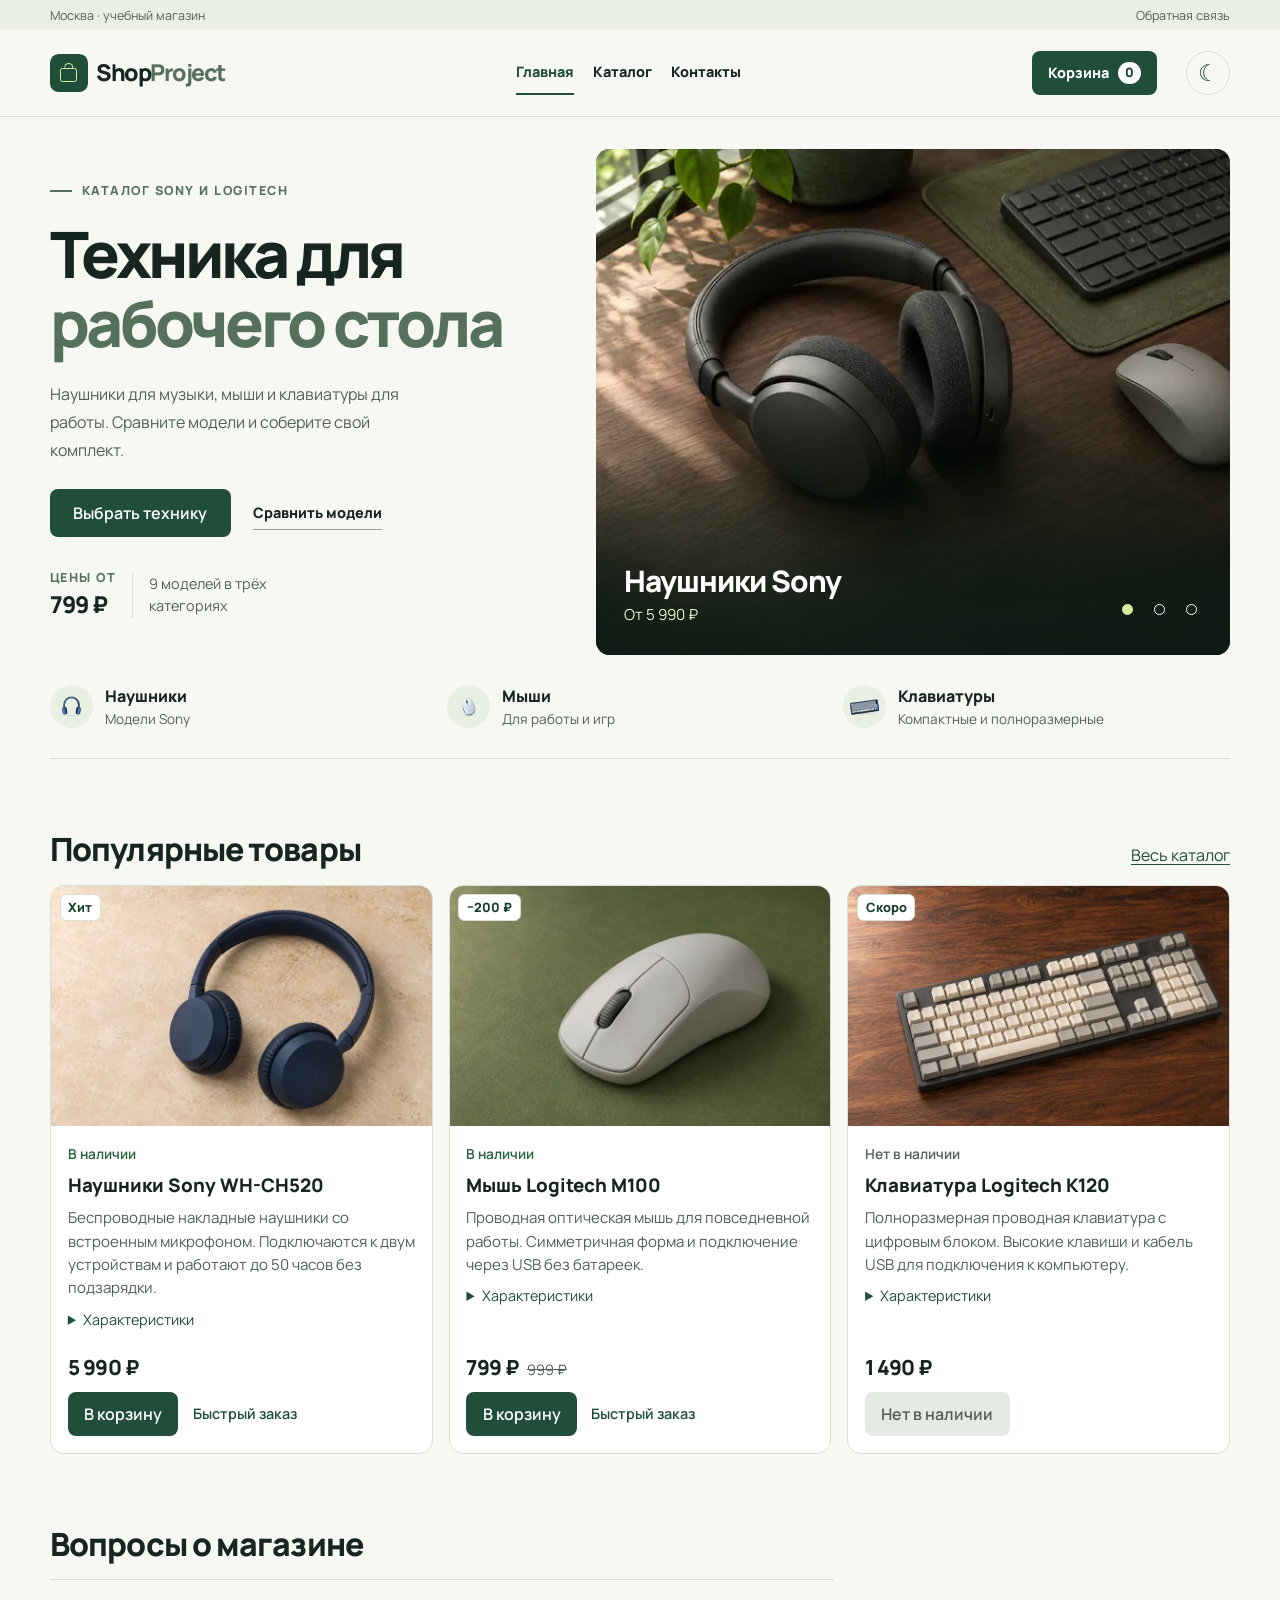
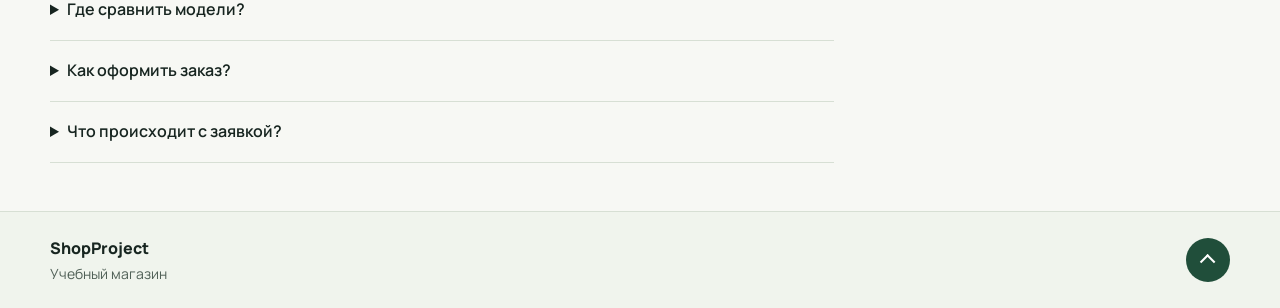
==== commit 38cfc333: "Убрать подпись о ценах и сделать кнопку возврата круглой" ====
--- a/index.html
+++ b/index.html
@@ -124,7 +124,10 @@
   </dialog>
   <p class="visually-hidden" id="shop-status" role="status" aria-live="polite"></p>
   <footer class="site-footer">
-    <div class="wrap footer-inner"><div><strong>ShopProject</strong><p>Учебный магазин · Цены демонстрационные</p></div><a href="#top">Наверх</a></div>
+    <div class="wrap footer-inner">
+      <div><strong>ShopProject</strong><p>Учебный магазин</p></div>
+      <a class="back-to-top" href="#top" title="Наверх"><span class="visually-hidden">Наверх</span></a>
+    </div>
   </footer>
 </body>
 </html>
--- a/css/style.css
+++ b/css/style.css
@@ -271,4 +271,24 @@
 .site-footer { margin-top: auto; border-top: 1px solid var(--line); background: var(--subtle); }
 .footer-inner { display: flex; align-items: center; justify-content: space-between; gap: 1rem; padding-block: 1.5rem; }
 .footer-inner p { color: var(--muted); font-size: .875rem; margin: .15rem 0 0; }
-.footer-inner > a { padding: .55rem .15rem; }
+.back-to-top {
+  display: grid;
+  place-items: center;
+  flex: none;
+  width: 2.75rem;
+  height: 2.75rem;
+  border-radius: 50%;
+  background: var(--accent);
+  color: var(--accent-text);
+  text-decoration: none;
+}
+.back-to-top:hover { background: var(--accent-dark); color: var(--accent-text); }
+.back-to-top::before {
+  content: '';
+  box-sizing: border-box;
+  width: .7rem;
+  height: .7rem;
+  border-top: 2px solid currentColor;
+  border-left: 2px solid currentColor;
+  transform: translateY(.15rem) rotate(45deg);
+}
